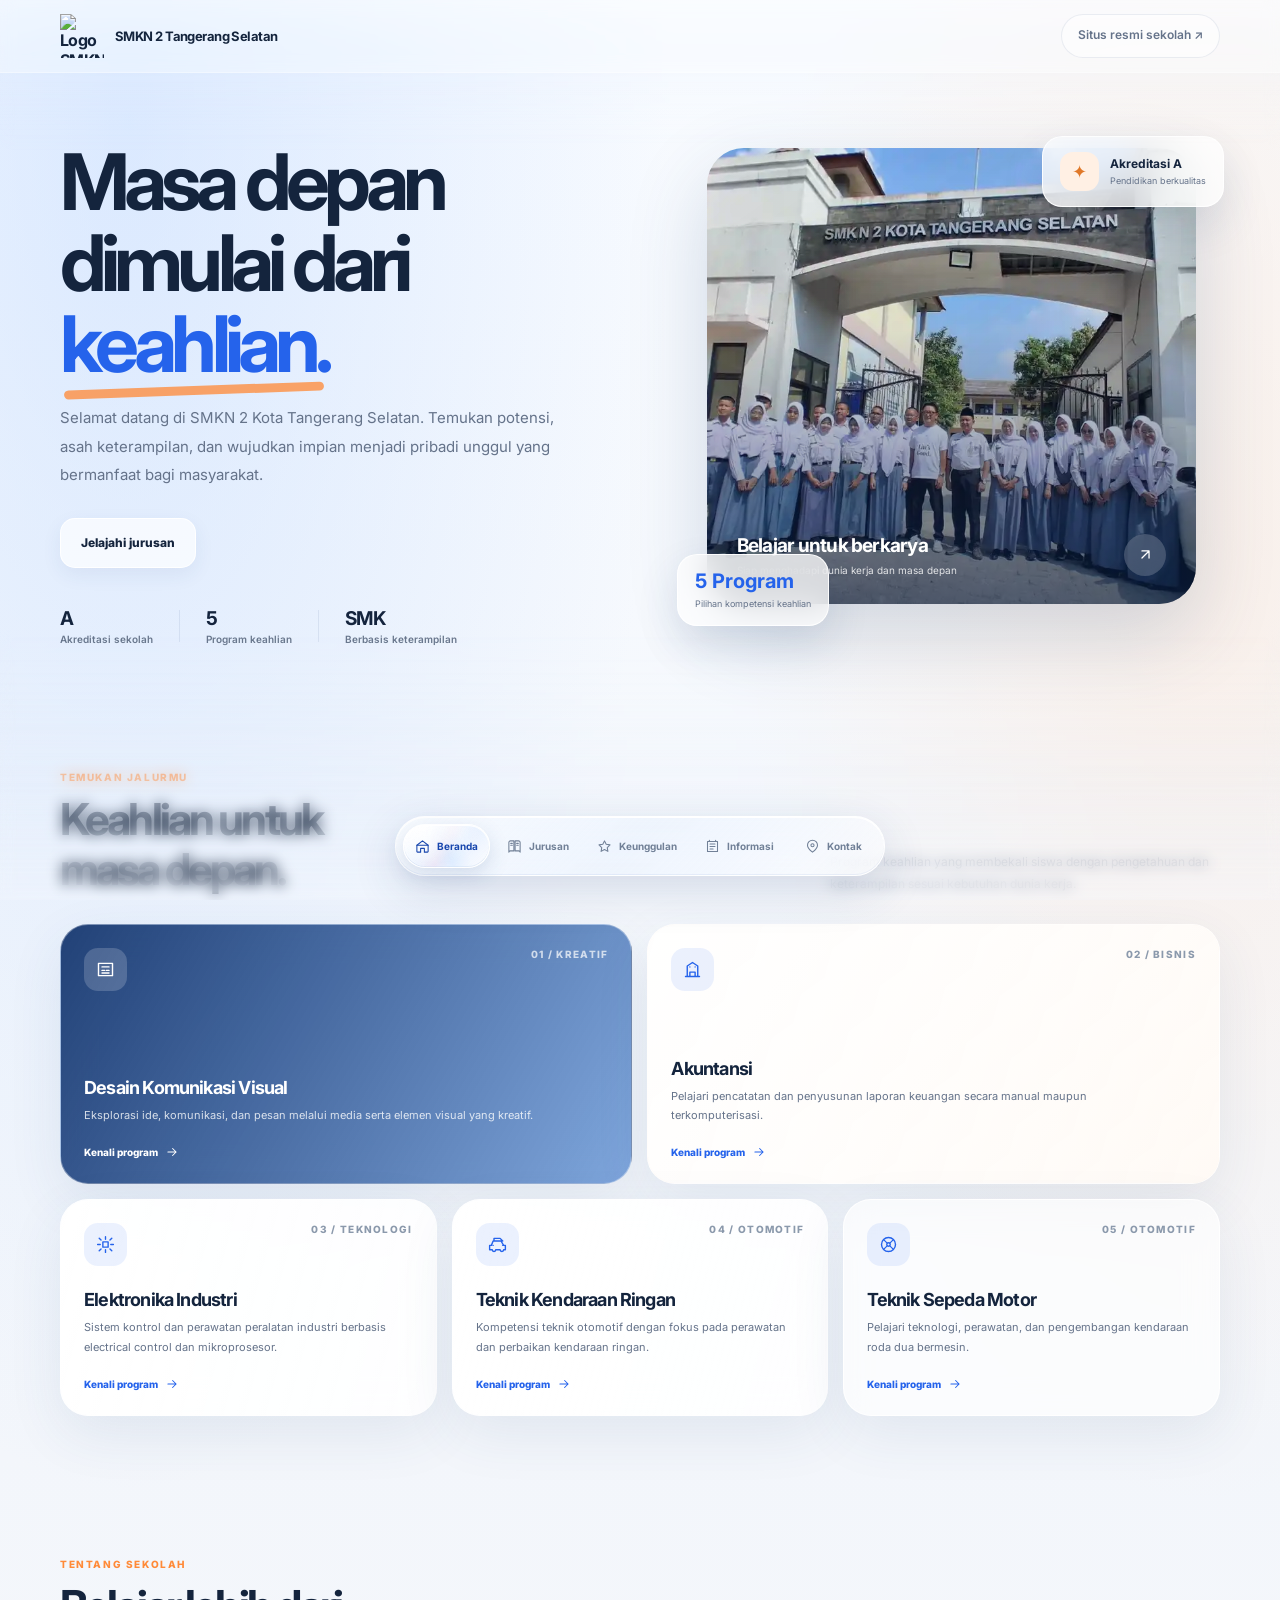
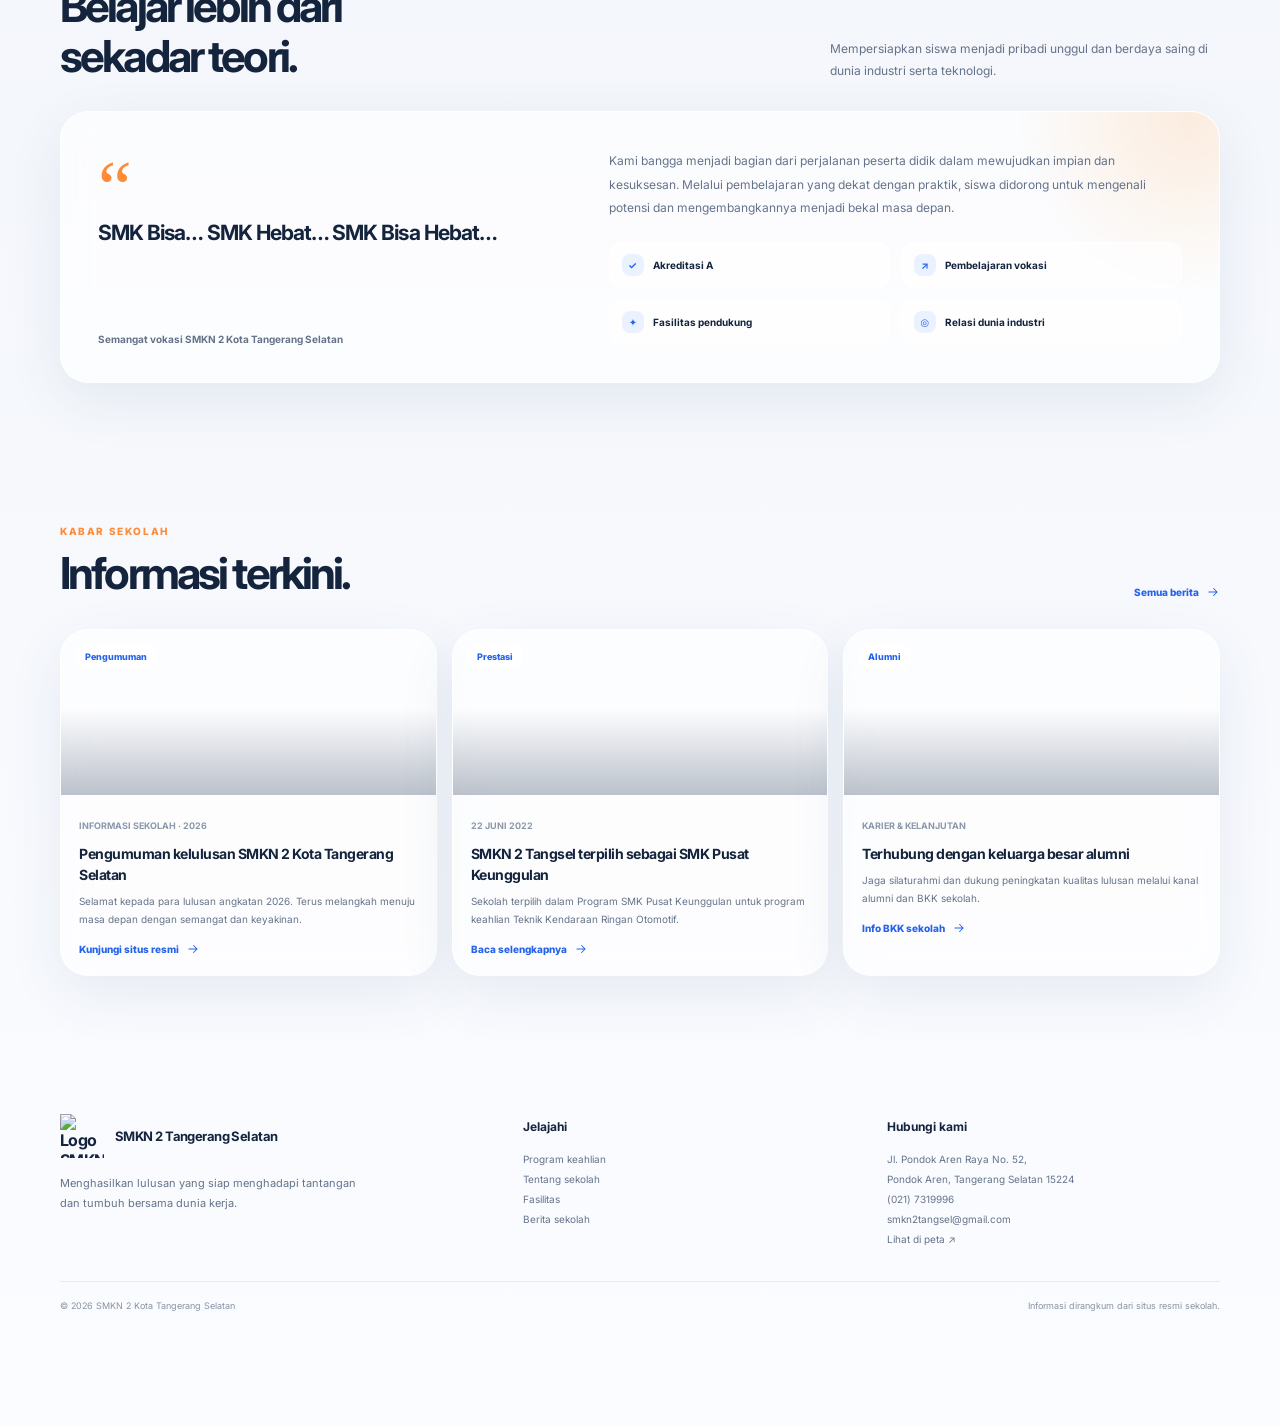
==== index.html @ 1645b10d "Create SMKN 2 Tangsel portfolio landing page" ====
<!DOCTYPE html>
<html lang="id">
<head>
  <meta charset="UTF-8">
  <meta name="viewport" content="width=device-width, initial-scale=1.0">
  <meta name="theme-color" content="#f5f8fc">
  <meta name="description" content="SMKN 2 Kota Tangerang Selatan — pendidikan vokasi, karakter, dan keterampilan untuk masa depan.">
  <title>SMKN 2 Tangsel — Siap Berkarya, Siap Mendunia</title>
  <link rel="preconnect" href="https://fonts.googleapis.com">
  <link rel="preconnect" href="https://fonts.gstatic.com" crossorigin>
  <link href="https://fonts.googleapis.com/css2?family=Inter:wght@400;500;600;700;800&display=swap" rel="stylesheet">
  <style>
    :root {
      --ink: #14243d;
      --muted: #65738a;
      --blue: #2563eb;
      --blue-dark: #1746ad;
      --orange: #ff8a38;
      --line: rgba(35, 69, 120, .09);
      --glass: rgba(255, 255, 255, .65);
      --shadow: 0 18px 55px rgba(40, 73, 124, .09);
      --radius: 28px;
    }
    * { box-sizing: border-box; }
    html { scroll-behavior: smooth; scroll-padding-top: 96px; }
    body {
      margin: 0;
      color: var(--ink);
      font-family: Inter, ui-sans-serif, system-ui, sans-serif;
      background:
        radial-gradient(ellipse at 10% 4%, rgba(184, 212, 255, .45), transparent 34rem),
        radial-gradient(ellipse at 94% 18%, rgba(255, 221, 195, .34), transparent 29rem),
        linear-gradient(180deg, #f8fbff 0%, #f3f6fb 48%, #fbfcff 100%);
      overflow-x: hidden;
    }
    a { color: inherit; text-decoration: none; }
    button { font: inherit; }
    .ambient { position: fixed; z-index: 20; pointer-events: none; left: 0; width: 100%; -webkit-mask-repeat: no-repeat; mask-repeat: no-repeat; }
    .ambient--top { top: 0; height: 150px; opacity: 1; background: linear-gradient(180deg, rgba(248,250,255,var(--top-glow-alpha,.32)) 0%, rgba(232,239,250,calc(var(--top-glow-alpha,.32) * .68)) 34%, transparent 100%); -webkit-backdrop-filter: blur(var(--top-glow-blur,4px)); backdrop-filter: blur(var(--top-glow-blur,4px)); -webkit-mask-image: linear-gradient(to bottom, #000 0%, rgba(0,0,0,.82) 26%, rgba(0,0,0,.36) 66%, transparent 100%); mask-image: linear-gradient(to bottom, #000 0%, rgba(0,0,0,.82) 26%, rgba(0,0,0,.36) 66%, transparent 100%); will-change: backdrop-filter; }
    .ambient--bottom { bottom: 0; height: min(34vh, 270px); opacity: 1; background: linear-gradient(0deg, rgba(246,249,255,var(--glow-alpha,.24)) 0%, rgba(224,234,249,calc(var(--glow-alpha,.24) * .68)) 42%, transparent 100%); -webkit-backdrop-filter: blur(var(--glow-blur,4px)); backdrop-filter: blur(var(--glow-blur,4px)); -webkit-mask-image: linear-gradient(to top, #000 0%, rgba(0,0,0,.78) 28%, rgba(0,0,0,.34) 62%, transparent 100%); mask-image: linear-gradient(to top, #000 0%, rgba(0,0,0,.78) 28%, rgba(0,0,0,.34) 62%, transparent 100%); will-change: backdrop-filter; }
    .container { width: min(1160px, calc(100% - 48px)); margin-inline: auto; }
    .site-header { padding: 14px 0; position: sticky; top: 0; z-index: 40; background: rgba(255,255,255,var(--header-glass-alpha,.22)); border-bottom: 1px solid rgba(255,255,255,var(--header-line-alpha,.24)); -webkit-backdrop-filter: blur(var(--header-glass-blur,4px)) saturate(1.35); backdrop-filter: blur(var(--header-glass-blur,4px)) saturate(1.35); }
    .topbar { display: flex; justify-content: space-between; align-items: center; gap: 20px; }
    .brand { display: inline-flex; align-items: center; gap: 11px; font-weight: 700; letter-spacing: -.035em; }
    .brand-logo { width: 44px; height: 44px; object-fit: contain; }
    .brand-name { font-size: 13px; line-height: 1.3; }
    .header-link { min-height: 44px; font-size: 12px; color: var(--muted); font-weight: 600; padding: 12px 16px; border: 1px solid var(--line); background: rgba(255,255,255,.5); border-radius: 99px; transition: color .3s ease, background-color .3s ease, transform .35s cubic-bezier(.2,.75,.25,1); }
    .header-link:hover { color: var(--blue); background: white; transform: translateY(-2px); }
    .hero { min-height: 630px; padding: 44px 0 62px; display: grid; align-items: center; grid-template-columns: 1.03fr .97fr; gap: 50px; }
    .eyebrow { color: var(--blue); background: rgba(255,255,255,.7); border: 1px solid rgba(37,99,235,.13); border-radius: 99px; padding: 9px 13px; display: inline-flex; align-items: center; gap: 8px; font-weight: 800; font-size: 10px; letter-spacing: .1em; text-transform: uppercase; box-shadow: 0 6px 20px rgba(42,89,159,.06); }
    .pulse { width: 7px; height: 7px; border-radius: 50%; background: #26b77b; box-shadow: 0 0 0 4px rgba(38,183,123,.12); }
    h1 { font-size: clamp(48px, 6.5vw, 78px); line-height: 1.04; letter-spacing: -.075em; margin: 24px 0 20px; max-width: 660px; }
    h1 .accent { color: var(--blue); position: relative; white-space: nowrap; }
    h1 .accent::after { content: ''; position: absolute; height: 9px; border-radius: 99px; background: var(--orange); opacity: .76; left: 4px; right: 4px; bottom: -4px; z-index: -1; transform: rotate(-2deg); }
    .hero-copy { max-width: 520px; color: var(--muted); font-size: 15px; line-height: 1.9; }
    .hero-actions { display: flex; flex-wrap: wrap; gap: 12px; margin-top: 28px; }
    .button { min-height: 50px; border-radius: 15px; padding: 0 20px; display: inline-flex; justify-content: center; align-items: center; gap: 10px; font-size: 12px; font-weight: 800; transition: transform .38s cubic-bezier(.2,.75,.25,1), box-shadow .38s ease, background-color .3s ease; }
    .button:hover { transform: translate3d(0,-2px,0); }
    .button-primary { color: white; background: linear-gradient(135deg, #3478f6, #2054c6); box-shadow: 0 12px 25px rgba(37,99,235,.22); }
    .button-primary:hover { box-shadow: 0 16px 32px rgba(37,99,235,.3); }
    .button-glass { background: rgba(255,255,255,.67); border: 1px solid rgba(255,255,255,.95); box-shadow: 0 7px 20px rgba(40,73,124,.07); }
    .button svg { width: 16px; height: 16px; }
    .hero-stats { display: flex; align-items: center; gap: 26px; margin-top: 39px; }
    .stat { display: grid; gap: 3px; }
    .stat strong { font-size: 19px; letter-spacing: -.04em; }
    .stat span { font-size: 10px; color: var(--muted); font-weight: 600; }
    .stat-divider { height: 32px; width: 1px; background: var(--line); }
    .hero-art { position: relative; min-height: 490px; isolation: isolate; }
    .hero-photo { position: absolute; inset: 12px 24px 22px 25px; overflow: hidden; border-radius: 37px; background: linear-gradient(145deg, rgba(29,67,136,.05), rgba(16,44,86,.2)), url('./hero-smkn.jpg') center/cover; box-shadow: 0 30px 80px rgba(42,72,118,.19); }
    .hero-photo::after { content: ''; position: absolute; inset: 0; background: linear-gradient(180deg, rgba(8,30,66,.02) 40%, rgba(8,30,66,.58)); }
    .photo-caption { position: absolute; z-index: 1; bottom: 28px; left: 30px; right: 30px; color: white; display: flex; justify-content: space-between; align-items: end; gap: 12px; }
    .photo-caption strong { display: block; font-size: 19px; letter-spacing: -.04em; }
    .photo-caption span { display: block; opacity: .83; font-size: 10px; margin-top: 7px; }
    .caption-icon { width: 42px; height: 42px; flex: 0 0 42px; border-radius: 50%; display: grid; place-items: center; background: rgba(255,255,255,.19); backdrop-filter: blur(12px); }
    .caption-icon svg { width: 17px; }
    .float-card { position: absolute; z-index: 2; background: rgba(255,255,255,.76); border: 1px solid rgba(255,255,255,.9); backdrop-filter: blur(16px); -webkit-backdrop-filter: blur(16px); box-shadow: 0 18px 42px rgba(30,59,105,.13); border-radius: 20px; }
    .float-card--top { top: 0; right: -4px; padding: 15px 17px; display: flex; align-items: center; gap: 11px; }
    .float-icon { width: 39px; height: 39px; display: grid; place-items: center; border-radius: 13px; color: #e07828; background: #fff0e4; font-size: 18px; }
    .float-card strong { display: block; font-size: 12px; }
    .float-card small { display: block; color: var(--muted); font-size: 9px; margin-top: 4px; }
    .float-card--bottom { bottom: 0; left: -5px; padding: 14px 17px; }
    .float-card--bottom strong { color: var(--blue); font-size: 20px; }
    .float-card--bottom small { max-width: 125px; line-height: 1.5; }
    .section { padding: 64px 0 78px; }
    .section-heading { display: flex; justify-content: space-between; align-items: end; gap: 24px; margin-bottom: 30px; }
    .section-kicker { display: block; color: var(--orange); text-transform: uppercase; font-size: 10px; font-weight: 800; letter-spacing: .16em; margin-bottom: 12px; }
    h2 { font-size: clamp(30px, 4vw, 44px); letter-spacing: -.065em; line-height: 1.13; margin: 0; }
    .section-heading p { margin: 0; max-width: 390px; color: var(--muted); font-size: 12px; line-height: 1.8; }
    .bento { display: grid; grid-template-columns: repeat(6, 1fr); grid-auto-rows: minmax(214px, auto); gap: 15px; }
    .glass-card { background: var(--glass); border: 1px solid rgba(255,255,255,.88); backdrop-filter: blur(16px); -webkit-backdrop-filter: blur(16px); box-shadow: var(--shadow); border-radius: var(--radius); }
    .major-card { position: relative; overflow: hidden; padding: 23px; display: flex; flex-direction: column; justify-content: space-between; transition: transform .42s cubic-bezier(.2,.75,.25,1), box-shadow .42s ease; }
    .major-card:hover { transform: translate3d(0,-3px,0); box-shadow: 0 23px 52px rgba(40,73,124,.15); }
    .major-card:nth-child(1), .major-card:nth-child(2) { grid-column: span 3; }
    .major-card:nth-child(n+3) { grid-column: span 2; }
    .major-card--featured { min-height: 260px; color: white; background: linear-gradient(120deg, rgba(13,47,105,.91), rgba(27,97,193,.54)), url('https://smkn2tangsel.sch.id/assets/images/fasilitas/labMm.png') center/cover; border-color: rgba(255,255,255,.35); }
    .major-card--orange { background: linear-gradient(145deg, rgba(255,250,245,.94), rgba(255,237,219,.83)); }
    .major-card--photo::before { content: ''; position: absolute; inset: 0; z-index: 0; background: linear-gradient(105deg, rgba(255,255,255,.91), rgba(255,255,255,.68)), var(--card-image) center/cover; transition: filter .5s ease, opacity .5s ease; }
    .major-card--photo > * { position: relative; z-index: 1; }
    .major-card--photo:hover::before { filter: saturate(1.08); }
    .major-top { display: flex; justify-content: space-between; align-items: start; gap: 12px; }
    .major-symbol { width: 43px; height: 43px; display: grid; place-items: center; border-radius: 14px; color: var(--blue); background: rgba(37,99,235,.09); }
    .major-card--featured .major-symbol { color: white; background: rgba(255,255,255,.18); }
    .major-symbol svg { width: 21px; height: 21px; }
    .major-index { font-size: 10px; font-weight: 800; letter-spacing: .13em; color: #8b99ac; }
    .major-card--featured .major-index { color: rgba(255,255,255,.7); }
    .major-card h3 { font-size: 18px; letter-spacing: -.045em; margin: 23px 0 8px; }
    .major-card p { max-width: 480px; margin: 0; color: var(--muted); font-size: 11px; line-height: 1.8; }
    .major-card--featured p { color: rgba(255,255,255,.8); }
    .major-link { display: inline-flex; align-items: center; gap: 7px; color: var(--blue); font-size: 10px; font-weight: 800; margin-top: 19px; }
    .major-card--featured .major-link { color: white; }
    .major-link svg { width: 14px; transition: transform .35s cubic-bezier(.2,.75,.25,1); }
    .major-card:hover .major-link svg { transform: translateX(4px); }
    .about-panel { position: relative; display: grid; grid-template-columns: .9fr 1.1fr; gap: 42px; padding: 37px; overflow: hidden; }
    .about-panel::before { content: ''; position: absolute; width: 350px; height: 350px; border-radius: 50%; right: -145px; top: -170px; background: radial-gradient(circle, rgba(255,169,99,.2), transparent 70%); pointer-events: none; }
    .about-quote { z-index: 1; display: flex; flex-direction: column; justify-content: space-between; }
    .quote-mark { color: var(--orange); font-family: Georgia, serif; font-size: 76px; height: 56px; line-height: 1; }
    .about-quote blockquote { margin: 12px 0 24px; font-size: 21px; letter-spacing: -.045em; line-height: 1.55; font-weight: 700; }
    .about-quote cite { color: var(--muted); font-size: 10px; font-style: normal; font-weight: 700; }
    .about-copy { z-index: 1; color: var(--muted); font-size: 12px; line-height: 1.95; }
    .feature-list { display: grid; grid-template-columns: 1fr 1fr; gap: 11px; margin-top: 23px; }
    .feature-chip { display: flex; align-items: center; gap: 9px; min-height: 46px; padding: 10px 12px; border: 1px solid rgba(255,255,255,.9); border-radius: 14px; color: var(--ink); background: rgba(255,255,255,.52); font-size: 10px; font-weight: 700; }
    .feature-chip span { color: var(--blue); width: 22px; height: 22px; border-radius: 8px; display: grid; place-items: center; background: #eaf1ff; flex: 0 0 22px; }
    .news-grid { display: grid; grid-template-columns: repeat(3, 1fr); gap: 15px; }
    .news-card { overflow: hidden; transition: transform .42s cubic-bezier(.2,.75,.25,1), box-shadow .42s ease; }
    .news-card:hover { transform: translate3d(0,-3px,0); box-shadow: 0 23px 52px rgba(40,73,124,.15); }
    .news-image { height: 165px; position: relative; background-size: cover; background-position: center; }
    .news-image::after { content: ''; position: absolute; inset: 0; background: linear-gradient(180deg, transparent 48%, rgba(18,38,68,.28)); }
    .news-image--one { background-image: url('https://smkn2tangsel.sch.id/assets/images/news/1.jpg'); }
    .news-image--two { background-image: url('https://smkn2tangsel.sch.id/assets/images/news/2.jpg'); }
    .news-image--three { background-image: url('https://images.unsplash.com/photo-1523240795612-9a054b0db644?auto=format&fit=crop&w=850&q=80'); }
    .news-tag { position: absolute; z-index: 1; left: 14px; top: 14px; background: rgba(255,255,255,.84); backdrop-filter: blur(8px); color: var(--blue); border-radius: 99px; padding: 7px 10px; font-size: 9px; font-weight: 800; }
    .news-body { padding: 18px; }
    .news-date { font-size: 9px; color: #8b98aa; font-weight: 700; }
    .news-body h3 { font-size: 14px; letter-spacing: -.035em; line-height: 1.5; margin: 10px 0 8px; }
    .news-body p { color: var(--muted); font-size: 10px; line-height: 1.75; margin: 0; }
    .news-body .major-link { margin-top: 14px; }
    footer { padding: 60px 0 115px; }
    .footer-grid { display: grid; grid-template-columns: 1.3fr 1fr 1fr; gap: 30px; }
    .footer-intro p { max-width: 310px; color: var(--muted); font-size: 11px; line-height: 1.8; margin-top: 16px; }
    .footer-col h3 { margin: 5px 0 15px; font-size: 12px; }
    .footer-col a, .footer-col address { display: block; font-size: 10px; color: var(--muted); font-style: normal; line-height: 2; }
    .footer-col a:hover { color: var(--blue); }
    .copyright { border-top: 1px solid var(--line); padding-top: 18px; margin-top: 32px; display: flex; justify-content: space-between; gap: 20px; color: #8793a4; font-size: 9px; }
    .floating-nav { position: fixed; z-index: 30; bottom: 24px; left: 50%; transform: translateX(-50%); isolation: isolate; display: flex; align-items: center; gap: 4px; padding: 7px; border-radius: 99px; background: linear-gradient(135deg, rgba(255,255,255,.64), rgba(234,242,253,.48) 48%, rgba(255,255,255,.62)); border: 1px solid rgba(255,255,255,.92); box-shadow: 0 14px 46px rgba(37,65,111,.16), inset 0 1px 0 rgba(255,255,255,.9); -webkit-backdrop-filter: blur(26px) saturate(1.65); backdrop-filter: blur(26px) saturate(1.65); }
    .floating-nav::before { content: ''; position: absolute; z-index: 0; inset: 0; border-radius: inherit; pointer-events: none; box-shadow: inset 0 -1px 0 rgba(122,157,210,.12), inset 0 1px 0 rgba(255,255,255,.72); }
    .nav-indicator { position: absolute; z-index: 1; left: 0; top: 0; width: 87px; height: 44px; border: 1px solid rgba(255,255,255,.9); border-radius: 99px; pointer-events: none; background: radial-gradient(ellipse at 24% 0%, rgba(255,255,255,.98), transparent 66%), linear-gradient(135deg, rgba(255,255,255,.8), rgba(221,234,255,.62) 58%, rgba(255,255,255,.76)); box-shadow: 0 7px 20px rgba(39,77,139,.17), inset 0 1px 0 rgba(255,255,255,.98), inset 0 -1px 0 rgba(121,157,211,.2); -webkit-backdrop-filter: blur(20px) saturate(1.8); backdrop-filter: blur(20px) saturate(1.8); will-change: transform, width; transition: transform .72s cubic-bezier(.22,1,.36,1), width .5s cubic-bezier(.22,1,.36,1); }
    .nav-indicator::before, .nav-indicator::after { content: ''; position: absolute; inset: 0; border-radius: inherit; pointer-events: none; }
    .nav-indicator::before { background: linear-gradient(115deg, transparent 30%, rgba(255,65,100,.14) 48%, transparent 63%); transform: translateX(-1.2px); mix-blend-mode: screen; }
    .nav-indicator::after { background: linear-gradient(245deg, transparent 34%, rgba(27,129,255,.17) 53%, transparent 68%); transform: translateX(1.2px); mix-blend-mode: screen; box-shadow: inset 0 0 0 1px rgba(255,255,255,.22); }
    .nav-link { position: relative; z-index: 2; min-width: 87px; min-height: 44px; height: 44px; padding: 0 12px; border-radius: 99px; display: inline-flex; justify-content: center; align-items: center; gap: 7px; color: #718097; font-size: 10px; font-weight: 700; transition: color .42s ease; white-space: nowrap; }
    .nav-icon { display: block; width: 15px; height: 15px; flex: 0 0 15px; fill: none; stroke: currentColor; stroke-width: 1.7; stroke-linecap: round; stroke-linejoin: round; }
    .nav-link:hover { color: var(--blue); }
    .nav-link.active { color: var(--blue-dark); }
    .reveal { opacity: 0; transform: translate3d(0,12px,0); transition: opacity .7s ease, transform .75s cubic-bezier(.2,.75,.25,1); }
    .reveal.is-visible { opacity: 1; transform: translate3d(0,0,0); }
    .major-card.reveal:hover, .news-card.reveal:hover { transform: translate3d(0,-3px,0); }
    @media (max-width: 850px) {
      .hero { min-height: unset; padding-top: 54px; grid-template-columns: 1fr 1fr; gap: 22px; }
      .hero-art { min-height: 405px; }
      .hero-photo { inset: 20px 12px; }
      .major-card:nth-child(n) { grid-column: span 3; }
      .major-card:nth-child(5) { grid-column: span 6; }
      .section { padding: 55px 0 68px; }
      .about-panel { gap: 25px; }
      .nav-link { min-width: unset; }
    }
    @media (max-width: 620px) {
      .container { width: min(100% - 32px, 480px); }
      .site-header { padding-top: 16px; }
      .header-link { font-size: 10px; padding: 10px 12px; }
      .brand-logo { width: 39px; height: 39px; }
      .hero { position: relative; isolation: isolate; overflow: hidden; display: flex; flex-direction: column; align-items: stretch; width: calc(100% - 20px); max-width: 480px; min-height: 0; margin: 14px auto 0; padding: 0 18px 25px; gap: 24px; border: 1px solid rgba(255,255,255,.42); border-radius: 30px; background: linear-gradient(180deg, transparent 0%, transparent 24%, rgba(10,25,47,.96) 39%, #0a192f 100%); box-shadow: 0 22px 55px rgba(24,48,83,.2); }
      .hero::before { content: ''; position: absolute; z-index: -1; inset: -28%; pointer-events: none; background: radial-gradient(ellipse at 18% 22%, rgba(79,151,255,.5), transparent 45%), radial-gradient(ellipse at 82% 78%, rgba(255,150,84,.35), transparent 43%); filter: blur(34px); animation: heroGlow 12s ease-in-out infinite alternate; }
      @keyframes heroGlow { from { transform: translate3d(-2%, -1%, 0) scale(.98); opacity: .75; } to { transform: translate3d(2%, 1%, 0) scale(1.04); opacity: 1; } }
      .hero-content { position: relative; z-index: 2; isolation: isolate; margin-top: clamp(205px, 31vh, 255px); padding: 0 8px 4px; }
      .hero-content::before { content: ''; position: absolute; z-index: -1; inset: -34px -24px -30px; pointer-events: none; background: linear-gradient(180deg, rgba(10,25,47,0) 0%, rgba(10,25,47,.48) 22%, rgba(10,25,47,.72) 70%, rgba(10,25,47,.28) 100%); filter: blur(20px); -webkit-mask-image: linear-gradient(180deg, transparent 0%, #000 20%, #000 82%, transparent 100%); mask-image: linear-gradient(180deg, transparent 0%, #000 20%, #000 82%, transparent 100%); }
      .hero h1 { color: #fff; font-size: clamp(42px, 12vw, 60px); margin: 3px 0 17px; text-shadow: 0 2px 18px rgba(0,0,0,.22); }
      .hero h1 .accent { color: #b9d7ff; }
      .hero h1 .accent::after { background: #ffad72; opacity: .88; }
      .hero-copy { color: rgba(255,255,255,.91); font-size: 13px; line-height: 1.8; }
      .hero-actions { gap: 10px; margin-top: 22px; }
      .hero-actions .button { min-height: 48px; padding-inline: 14px; font-size: 11px; }
      .hero-actions .button-glass { color: white; background: rgba(255,255,255,.13); border-color: rgba(255,255,255,.34); }
      .hero-stats { gap: 12px; justify-content: space-between; margin-top: 24px; }
      .hero-stats .stat { min-width: 0; }
      .hero-stats .stat strong { color: #fff; font-size: 16px; }
      .hero-stats .stat span { color: rgba(255,255,255,.76); font-size: 9px; }
      .hero-stats .stat-divider { background: rgba(255,255,255,.3); }
      .hero-art { position: absolute; z-index: -2; inset: 0; min-height: 0; pointer-events: none; }
      .hero-photo { inset: 0; border-radius: 0; box-shadow: none; background-color: #0a192f; background-image: url('./hero-smkn.jpg'); background-size: 100% auto; background-position: center top; background-repeat: no-repeat; }
      .hero-photo::after { background: linear-gradient(180deg, transparent 0%, transparent 12%, rgba(8,22,43,.08) 20%, rgba(8,22,43,.58) 32%, rgba(8,22,43,.97) 45%, #0a192f 100%); -webkit-backdrop-filter: blur(18px) saturate(.82); backdrop-filter: blur(18px) saturate(.82); -webkit-mask-image: linear-gradient(180deg, transparent 10%, rgba(0,0,0,.08) 17%, rgba(0,0,0,.48) 27%, #000 39%, #000 100%); mask-image: linear-gradient(180deg, transparent 10%, rgba(0,0,0,.08) 17%, rgba(0,0,0,.48) 27%, #000 39%, #000 100%); }
      .photo-caption, .caption-icon, .float-card { display: none; }
      .section { padding: 48px 0 58px; }
      .section-heading { align-items: start; flex-direction: column; margin-bottom: 22px; gap: 12px; }
      .section-heading p { font-size: 11px; }
      .bento { grid-template-columns: 1fr 1fr; grid-auto-rows: auto; gap: 11px; }
      .major-card:nth-child(n) { grid-column: span 1; min-height: 218px; padding: 17px; border-radius: 21px; }
      .major-card--featured { min-height: 235px !important; grid-column: span 2 !important; }
      .major-card h3 { font-size: 15px; }
      .major-card p { font-size: 10px; }
      .about-panel { grid-template-columns: 1fr; padding: 24px; gap: 10px; }
      .about-quote blockquote { max-width: 430px; font-size: 19px; }
      .feature-list { gap: 8px; }
      .feature-chip { font-size: 9px; padding: 8px; }
      .news-grid { grid-template-columns: 1fr; }
      .news-card { display: grid; grid-template-columns: 37% 1fr; min-height: 160px; }
      .news-image { height: 100%; min-height: 160px; }
      .news-body { padding: 15px 13px; }
      .news-body h3 { font-size: 12px; }
      .footer-grid { grid-template-columns: 1fr 1fr; gap: 24px 16px; }
      .footer-intro { grid-column: span 2; }
      footer { padding-bottom: 110px; }
      .copyright { flex-direction: column; gap: 7px; }
      .floating-nav { bottom: 12px; width: calc(100% - 20px); max-width: 460px; justify-content: space-between; gap: 2px; padding: 6px; }
      .nav-link { flex: 1; min-width: 0; min-height: 56px; height: 56px; padding: 5px 2px 4px; flex-direction: column; gap: 3px; font-size: 8px; line-height: 1.15; }
      .nav-icon { width: 17px; height: 17px; display: block; flex: 0 0 17px; fill: none; stroke: currentColor; stroke-width: 1.7; stroke-linecap: round; stroke-linejoin: round; }
      .ambient--bottom { height: 30vh; }
    }
    @media (prefers-reduced-motion: reduce) { *, *::before, *::after { scroll-behavior: auto !important; animation-duration: .01ms !important; transition-duration: .01ms !important; } .hero::before { animation: none; } .reveal { opacity: 1; transform: none; } }
  </style>
</head>
<body>
  <div class="ambient ambient--top" aria-hidden="true"></div>
  <div class="ambient ambient--bottom" id="bottomGlow" aria-hidden="true"></div>

  <header class="site-header" id="beranda">
    <div class="container topbar">
      <a class="brand" href="#beranda" aria-label="SMKN 2 Tangerang Selatan, beranda">
        <img class="brand-logo" src="https://smkn2tangsel.sch.id/assets/images/logo/logosmk.png" alt="Logo SMKN 2 Tangerang Selatan">
        <span class="brand-name">SMKN 2 Tangerang Selatan</span>
      </a>
      <a class="header-link" href="https://smkn2tangsel.sch.id/" target="_blank" rel="noreferrer">Situs resmi sekolah ↗</a>
    </div>
  </header>

  <main>
    <section class="container hero" aria-labelledby="hero-title">
      <div class="hero-content">
        <h1 id="hero-title">Masa depan<br>dimulai dari<br><span class="accent">keahlian.</span></h1>
        <p class="hero-copy">Selamat datang di SMKN 2 Kota Tangerang Selatan. Temukan potensi, asah keterampilan, dan wujudkan impian menjadi pribadi unggul yang bermanfaat bagi masyarakat.</p>
        <div class="hero-actions">
          <a class="button button-glass" href="#jurusan">Jelajahi jurusan</a>
        </div>
        <div class="hero-stats" aria-label="Fakta sekolah">
          <div class="stat"><strong>A</strong><span>Akreditasi sekolah</span></div><span class="stat-divider"></span>
          <div class="stat"><strong>5</strong><span>Program keahlian</span></div><span class="stat-divider"></span>
          <div class="stat"><strong>SMK</strong><span>Berbasis keterampilan</span></div>
        </div>
      </div>
      <div class="hero-art" aria-label="Suasana pendidikan dan kegiatan siswa">
        <div class="hero-photo"><div class="photo-caption"><div><strong>Belajar untuk berkarya</strong><span>Siap menghadapi dunia kerja dan masa depan</span></div><div class="caption-icon"><svg viewBox="0 0 24 24" fill="none"><path d="M7 17 17 7M7 7h10v10" stroke="currentColor" stroke-width="1.8" stroke-linecap="round" stroke-linejoin="round"/></svg></div></div></div>
        <div class="float-card float-card--top"><span class="float-icon">✦</span><div><strong>Akreditasi A</strong><small>Pendidikan berkualitas</small></div></div>
        <div class="float-card float-card--bottom"><strong>5 Program</strong><small>Pilihan kompetensi keahlian</small></div>
      </div>
    </section>

    <section class="section" id="jurusan">
      <div class="container">
        <div class="section-heading"><div><span class="section-kicker">Temukan jalurmu</span><h2>Keahlian untuk<br>masa depan.</h2></div><p>Program keahlian yang membekali siswa dengan pengetahuan dan keterampilan sesuai kebutuhan dunia kerja.</p></div>
        <div class="bento">
          <article class="glass-card major-card major-card--featured reveal">
            <div class="major-top"><span class="major-symbol"><svg viewBox="0 0 24 24" fill="none"><path d="M4 5h16v14H4zM8 9h8M8 13h3m2 0h3m-8 3h8" stroke="currentColor" stroke-width="1.6" stroke-linecap="round" stroke-linejoin="round"/></svg></span><span class="major-index">01 / KREATIF</span></div>
            <div><h3>Desain Komunikasi Visual</h3><p>Eksplorasi ide, komunikasi, dan pesan melalui media serta elemen visual yang kreatif.</p><a class="major-link" href="https://smkn2tangsel.sch.id/dkv" target="_blank" rel="noreferrer">Kenali program <svg viewBox="0 0 24 24" fill="none"><path d="M5 12h14m-6-6 6 6-6 6" stroke="currentColor" stroke-width="1.8" stroke-linecap="round" stroke-linejoin="round"/></svg></a></div>
          </article>
          <article class="glass-card major-card major-card--orange major-card--photo reveal" style="--card-image: url('https://smkn2tangsel.sch.id/assets/images/fasilitas/labAkl.png')">
            <div class="major-top"><span class="major-symbol"><svg viewBox="0 0 24 24" fill="none"><path d="M4 20h16M6 20V8l6-4 6 4v12M9 20v-5h6v5M9 9h.01M15 9h.01" stroke="currentColor" stroke-width="1.6" stroke-linecap="round" stroke-linejoin="round"/></svg></span><span class="major-index">02 / BISNIS</span></div>
            <div><h3>Akuntansi</h3><p>Pelajari pencatatan dan penyusunan laporan keuangan secara manual maupun terkomputerisasi.</p><a class="major-link" href="https://smkn2tangsel.sch.id/akl" target="_blank" rel="noreferrer">Kenali program <svg viewBox="0 0 24 24" fill="none"><path d="M5 12h14m-6-6 6 6-6 6" stroke="currentColor" stroke-width="1.8" stroke-linecap="round" stroke-linejoin="round"/></svg></a></div>
          </article>
          <article class="glass-card major-card major-card--photo reveal" style="--card-image: url('https://smkn2tangsel.sch.id/assets/images/fasilitas/labElin.png')">
            <div class="major-top"><span class="major-symbol"><svg viewBox="0 0 24 24" fill="none"><path d="M12 3v3m0 12v3M4.8 4.8l2.1 2.1m10.2 10.2 2.1 2.1M3 12h3m12 0h3M4.8 19.2l2.1-2.1M17.1 6.9l2.1-2.1M9 9h6v6H9z" stroke="currentColor" stroke-width="1.6" stroke-linecap="round" stroke-linejoin="round"/></svg></span><span class="major-index">03 / TEKNOLOGI</span></div>
            <div><h3>Elektronika Industri</h3><p>Sistem kontrol dan perawatan peralatan industri berbasis electrical control dan mikroprosesor.</p><a class="major-link" href="https://smkn2tangsel.sch.id/elin" target="_blank" rel="noreferrer">Kenali program <svg viewBox="0 0 24 24" fill="none"><path d="M5 12h14m-6-6 6 6-6 6" stroke="currentColor" stroke-width="1.8" stroke-linecap="round" stroke-linejoin="round"/></svg></a></div>
          </article>
          <article class="glass-card major-card major-card--photo reveal" style="--card-image: url('https://smkn2tangsel.sch.id/assets/images/fasilitas/bengkelTkr.png')">
            <div class="major-top"><span class="major-symbol"><svg viewBox="0 0 24 24" fill="none"><path d="M3 13h2l2-5h9l3 5h2v5h-2a2 2 0 0 1-4 0h-5a2 2 0 0 1-4 0H3v-5Zm5-5V5h7l3 3M7 13h.01M18 13h.01" stroke="currentColor" stroke-width="1.6" stroke-linecap="round" stroke-linejoin="round"/></svg></span><span class="major-index">04 / OTOMOTIF</span></div>
            <div><h3>Teknik Kendaraan Ringan</h3><p>Kompetensi teknik otomotif dengan fokus pada perawatan dan perbaikan kendaraan ringan.</p><a class="major-link" href="https://smkn2tangsel.sch.id/tkr" target="_blank" rel="noreferrer">Kenali program <svg viewBox="0 0 24 24" fill="none"><path d="M5 12h14m-6-6 6 6-6 6" stroke="currentColor" stroke-width="1.8" stroke-linecap="round" stroke-linejoin="round"/></svg></a></div>
          </article>
          <article class="glass-card major-card reveal">
            <div class="major-top"><span class="major-symbol"><svg viewBox="0 0 24 24" fill="none"><circle cx="12" cy="12" r="8" stroke="currentColor" stroke-width="1.6"/><circle cx="12" cy="12" r="2" stroke="currentColor" stroke-width="1.6"/><path d="m7 7 3.5 3.5M17 7l-3.5 3.5M7 17l3.5-3.5M17 17l-3.5-3.5" stroke="currentColor" stroke-width="1.4" stroke-linecap="round"/></svg></span><span class="major-index">05 / OTOMOTIF</span></div>
            <div><h3>Teknik Sepeda Motor</h3><p>Pelajari teknologi, perawatan, dan pengembangan kendaraan roda dua bermesin.</p><a class="major-link" href="https://smkn2tangsel.sch.id/tsm" target="_blank" rel="noreferrer">Kenali program <svg viewBox="0 0 24 24" fill="none"><path d="M5 12h14m-6-6 6 6-6 6" stroke="currentColor" stroke-width="1.8" stroke-linecap="round" stroke-linejoin="round"/></svg></a></div>
          </article>
        </div>
      </div>
    </section>

    <section class="section" id="keunggulan">
      <div class="container">
        <div class="section-heading"><div><span class="section-kicker">Tentang sekolah</span><h2>Belajar lebih dari<br>sekadar teori.</h2></div><p>Mempersiapkan siswa menjadi pribadi unggul dan berdaya saing di dunia industri serta teknologi.</p></div>
        <div class="glass-card about-panel">
          <div class="about-quote"><div><div class="quote-mark">“</div><blockquote>SMK Bisa… SMK Hebat… SMK Bisa Hebat…</blockquote></div><cite>Semangat vokasi SMKN 2 Kota Tangerang Selatan</cite></div>
          <div class="about-copy">Kami bangga menjadi bagian dari perjalanan peserta didik dalam mewujudkan impian dan kesuksesan. Melalui pembelajaran yang dekat dengan praktik, siswa didorong untuk mengenali potensi dan mengembangkannya menjadi bekal masa depan.
            <div class="feature-list">
              <div class="feature-chip"><span>✓</span>Akreditasi A</div><div class="feature-chip"><span>↗</span>Pembelajaran vokasi</div>
              <div class="feature-chip"><span>✦</span>Fasilitas pendukung</div><div class="feature-chip"><span>◎</span>Relasi dunia industri</div>
            </div>
          </div>
        </div>
      </div>
    </section>

    <section class="section" id="informasi">
      <div class="container">
        <div class="section-heading"><div><span class="section-kicker">Kabar sekolah</span><h2>Informasi terkini.</h2></div><a class="major-link" href="https://smkn2tangsel.sch.id/news" target="_blank" rel="noreferrer">Semua berita <svg viewBox="0 0 24 24" fill="none"><path d="M5 12h14m-6-6 6 6-6 6" stroke="currentColor" stroke-width="1.8" stroke-linecap="round" stroke-linejoin="round"/></svg></a></div>
        <div class="news-grid">
          <article class="glass-card news-card reveal"><div class="news-image news-image--one"><span class="news-tag">Pengumuman</span></div><div class="news-body"><span class="news-date">INFORMASI SEKOLAH · 2026</span><h3>Pengumuman kelulusan SMKN 2 Kota Tangerang Selatan</h3><p>Selamat kepada para lulusan angkatan 2026. Terus melangkah menuju masa depan dengan semangat dan keyakinan.</p><a class="major-link" href="https://smkn2tangsel.sch.id/" target="_blank" rel="noreferrer">Kunjungi situs resmi <svg viewBox="0 0 24 24" fill="none"><path d="M5 12h14m-6-6 6 6-6 6" stroke="currentColor" stroke-width="1.8" stroke-linecap="round" stroke-linejoin="round"/></svg></a></div></article>
          <article class="glass-card news-card reveal"><div class="news-image news-image--two"><span class="news-tag">Prestasi</span></div><div class="news-body"><span class="news-date">22 JUNI 2022</span><h3>SMKN 2 Tangsel terpilih sebagai SMK Pusat Keunggulan</h3><p>Sekolah terpilih dalam Program SMK Pusat Keunggulan untuk program keahlian Teknik Kendaraan Ringan Otomotif.</p><a class="major-link" href="https://smkn2tangsel.sch.id/content2News" target="_blank" rel="noreferrer">Baca selengkapnya <svg viewBox="0 0 24 24" fill="none"><path d="M5 12h14m-6-6 6 6-6 6" stroke="currentColor" stroke-width="1.8" stroke-linecap="round" stroke-linejoin="round"/></svg></a></div></article>
          <article class="glass-card news-card reveal"><div class="news-image news-image--three"><span class="news-tag">Alumni</span></div><div class="news-body"><span class="news-date">KARIER & KELANJUTAN</span><h3>Terhubung dengan keluarga besar alumni</h3><p>Jaga silaturahmi dan dukung peningkatan kualitas lulusan melalui kanal alumni dan BKK sekolah.</p><a class="major-link" href="https://smkn2tangsel.sch.id/bkk" target="_blank" rel="noreferrer">Info BKK sekolah <svg viewBox="0 0 24 24" fill="none"><path d="M5 12h14m-6-6 6 6-6 6" stroke="currentColor" stroke-width="1.8" stroke-linecap="round" stroke-linejoin="round"/></svg></a></div></article>
        </div>
      </div>
    </section>

  </main>

  <footer id="kontak">
    <div class="container">
      <div class="footer-grid">
        <div class="footer-intro"><a class="brand" href="#beranda"><img class="brand-logo" src="https://smkn2tangsel.sch.id/assets/images/logo/logosmk.png" alt="Logo SMKN 2 Tangerang Selatan"><span class="brand-name">SMKN 2 Tangerang Selatan</span></a><p>Menghasilkan lulusan yang siap menghadapi tantangan dan tumbuh bersama dunia kerja.</p></div>
        <div class="footer-col"><h3>Jelajahi</h3><a href="#jurusan">Program keahlian</a><a href="#keunggulan">Tentang sekolah</a><a href="https://smkn2tangsel.sch.id/facility" target="_blank" rel="noreferrer">Fasilitas</a><a href="https://smkn2tangsel.sch.id/news" target="_blank" rel="noreferrer">Berita sekolah</a></div>
        <div class="footer-col"><h3>Hubungi kami</h3><address>Jl. Pondok Aren Raya No. 52,<br>Pondok Aren, Tangerang Selatan 15224</address><a href="tel:+62217319996">(021) 7319996</a><a href="mailto:smkn2tangsel@gmail.com">smkn2tangsel@gmail.com</a><a href="https://maps.app.goo.gl/AkyLqEurjBL2NJxw9" target="_blank" rel="noreferrer">Lihat di peta ↗</a></div>
      </div>
      <div class="copyright"><span>© 2026 SMKN 2 Kota Tangerang Selatan</span><span>Informasi dirangkum dari situs resmi sekolah.</span></div>
    </div>
  </footer>

  <nav class="floating-nav" aria-label="Navigasi utama">
    <a class="nav-link active" href="#beranda" data-section="beranda"><svg class="nav-icon" viewBox="0 0 24 24" aria-hidden="true"><path d="m3 10 9-7 9 7v10a1 1 0 0 1-1 1h-5v-6H9v6H4a1 1 0 0 1-1-1V10Z"/><path d="M3 10h18"/></svg><span>Beranda</span></a>
    <a class="nav-link" href="#jurusan" data-section="jurusan"><svg class="nav-icon" viewBox="0 0 24 24" aria-hidden="true"><path d="M3 5.5A2.5 2.5 0 0 1 5.5 3H11v16H5.5A2.5 2.5 0 0 0 3 21V5.5Zm18 0A2.5 2.5 0 0 0 18.5 3H13v16h5.5A2.5 2.5 0 0 1 21 21V5.5Z"/><path d="M6 7h2.5M15.5 7H18M6 10h2.5m7 0H18"/></svg><span>Jurusan</span></a>
    <a class="nav-link" href="#keunggulan" data-section="keunggulan"><svg class="nav-icon" viewBox="0 0 24 24" aria-hidden="true"><path d="m12 3 2.7 5.5 6.1.9-4.4 4.3 1 6.1-5.4-2.9-5.4 2.9 1-6.1-4.4-4.3 6.1-.9L12 3Z"/></svg><span>Keunggulan</span></a>
    <a class="nav-link" href="#informasi" data-section="informasi"><svg class="nav-icon" viewBox="0 0 24 24" aria-hidden="true"><path d="M4 4h16v16H4zM8 8h8M8 12h8M8 16h5"/><path d="M7 4V2m10 2V2"/></svg><span>Informasi</span></a>
    <a class="nav-link" href="#kontak" data-section="kontak"><svg class="nav-icon" viewBox="0 0 24 24" aria-hidden="true"><path d="M20 10c0 5-8 11-8 11S4 15 4 10a8 8 0 1 1 16 0Z"/><circle cx="12" cy="10" r="2.5"/></svg><span>Kontak</span></a>
  </nav>

  <script>
    (() => {
      const bottomGlow = document.getElementById('bottomGlow');
      const topGlow = document.querySelector('.ambient--top');
      const siteHeader = document.querySelector('.site-header');
      const nav = document.querySelector('.floating-nav');
      const navLinks = [...document.querySelectorAll('.nav-link')];
      const sections = navLinks.map(link => document.getElementById(link.dataset.section)).filter(Boolean);
      if ('scrollRestoration' in history) history.scrollRestoration = 'manual';
      const indicator = document.createElement('span');
      indicator.className = 'nav-indicator';
      indicator.setAttribute('aria-hidden', 'true');
      nav.prepend(indicator);

      let activeId = null;
      const moveIndicator = link => {
        const linkRect = link.getBoundingClientRect();
        const navRect = nav.getBoundingClientRect();
        indicator.style.width = `${linkRect.width}px`;
        indicator.style.height = `${linkRect.height}px`;
        indicator.style.transform = `translate3d(${linkRect.left - navRect.left - nav.clientLeft}px, ${linkRect.top - navRect.top - nav.clientTop}px, 0)`;
      };
      const activate = id => {
        const activeLink = navLinks.find(link => link.dataset.section === id);
        if (!activeLink || activeId === id) return;
        activeId = id;
        navLinks.forEach(link => {
          const active = link === activeLink;
          link.classList.toggle('active', active);
          if (active) link.setAttribute('aria-current', 'page');
          else link.removeAttribute('aria-current');
        });
        moveIndicator(activeLink);
      };
      const goToSection = (id, addHistory = true) => {
        const target = sections.find(section => section.id === id);
        if (!target) return;
        activate(id);
        const y = id === 'beranda' ? 0 : Math.max(0, target.getBoundingClientRect().top + window.scrollY - siteHeader.offsetHeight - 10);
        const root = document.documentElement;
        const oldBehavior = root.style.scrollBehavior;
        root.style.scrollBehavior = 'auto';
        window.scrollTo({ left: 0, top: y, behavior: 'instant' });
        requestAnimationFrame(() => { root.style.scrollBehavior = oldBehavior; });
        if (addHistory && window.location.hash !== `#${id}`) history.pushState({ section: id }, '', `#${id}`);
      };
      navLinks.forEach(link => {
        link.addEventListener('click', event => {
          event.preventDefault();
          goToSection(link.dataset.section);
        });
      });
      const currentSection = () => {
        const scrollY = window.scrollY;
        if (scrollY <= 120) return 'beranda';
        const focusY = scrollY + Math.min(window.innerHeight * .42, 360);
        let current = 'beranda';
        for (const section of sections) {
          if (section.getBoundingClientRect().top + scrollY > focusY) break;
          current = section.id;
        }
        return current;
      };
      let targetProgress = 0;
      let blurProgress = 0;
      let blurFrame = 0;
      const renderScrollEffects = () => {
        blurFrame = 0;
        blurProgress += (targetProgress - blurProgress) * .14;
        if (Math.abs(targetProgress - blurProgress) < .001) blurProgress = targetProgress;

        bottomGlow.style.setProperty('--glow-blur', `${(4 + blurProgress * 10).toFixed(2)}px`);
        bottomGlow.style.setProperty('--glow-alpha', (0.2 + blurProgress * 0.27).toFixed(3));
        topGlow.style.setProperty('--top-glow-blur', `${(4 + blurProgress * 9).toFixed(2)}px`);
        topGlow.style.setProperty('--top-glow-alpha', (0.28 + blurProgress * 0.35).toFixed(3));
        siteHeader.style.setProperty('--header-glass-blur', `${(4 + blurProgress * 12).toFixed(2)}px`);
        siteHeader.style.setProperty('--header-glass-alpha', (0.22 + blurProgress * 0.48).toFixed(3));
        siteHeader.style.setProperty('--header-line-alpha', (0.24 + blurProgress * 0.3).toFixed(3));
        activate(currentSection());

        if (Math.abs(targetProgress - blurProgress) >= .001) blurFrame = requestAnimationFrame(renderScrollEffects);
      };
      const updateScrollEffects = () => {
        targetProgress = Math.min(window.scrollY / 700, 1);
        activate(currentSection());
        if (!blurFrame) blurFrame = requestAnimationFrame(renderScrollEffects);
      };
      activate(currentSection());
      updateScrollEffects();
      window.addEventListener('scroll', updateScrollEffects, { passive: true });
      window.addEventListener('popstate', () => {
        const id = window.location.hash.slice(1);
        requestAnimationFrame(() => {
          if (id) goToSection(id, false);
          else goToSection('beranda', false);
        });
      });
      window.addEventListener('resize', () => {
        updateScrollEffects();
        requestAnimationFrame(() => {
          const activeLink = navLinks.find(link => link.dataset.section === activeId);
          if (activeLink) moveIndicator(activeLink);
        });
      }, { passive: true });

      if ('IntersectionObserver' in window) {
        const revealObserver = new IntersectionObserver(entries => {
          entries.forEach(entry => {
            if (!entry.isIntersecting) return;
            entry.target.classList.add('is-visible');
            revealObserver.unobserve(entry.target);
          });
        }, { rootMargin: '0px 0px -7% 0px', threshold: .08 });
        document.querySelectorAll('.reveal').forEach(element => revealObserver.observe(element));
      } else {
        document.querySelectorAll('.reveal').forEach(element => element.classList.add('is-visible'));
      }
    })();
  </script>
</body>
</html>
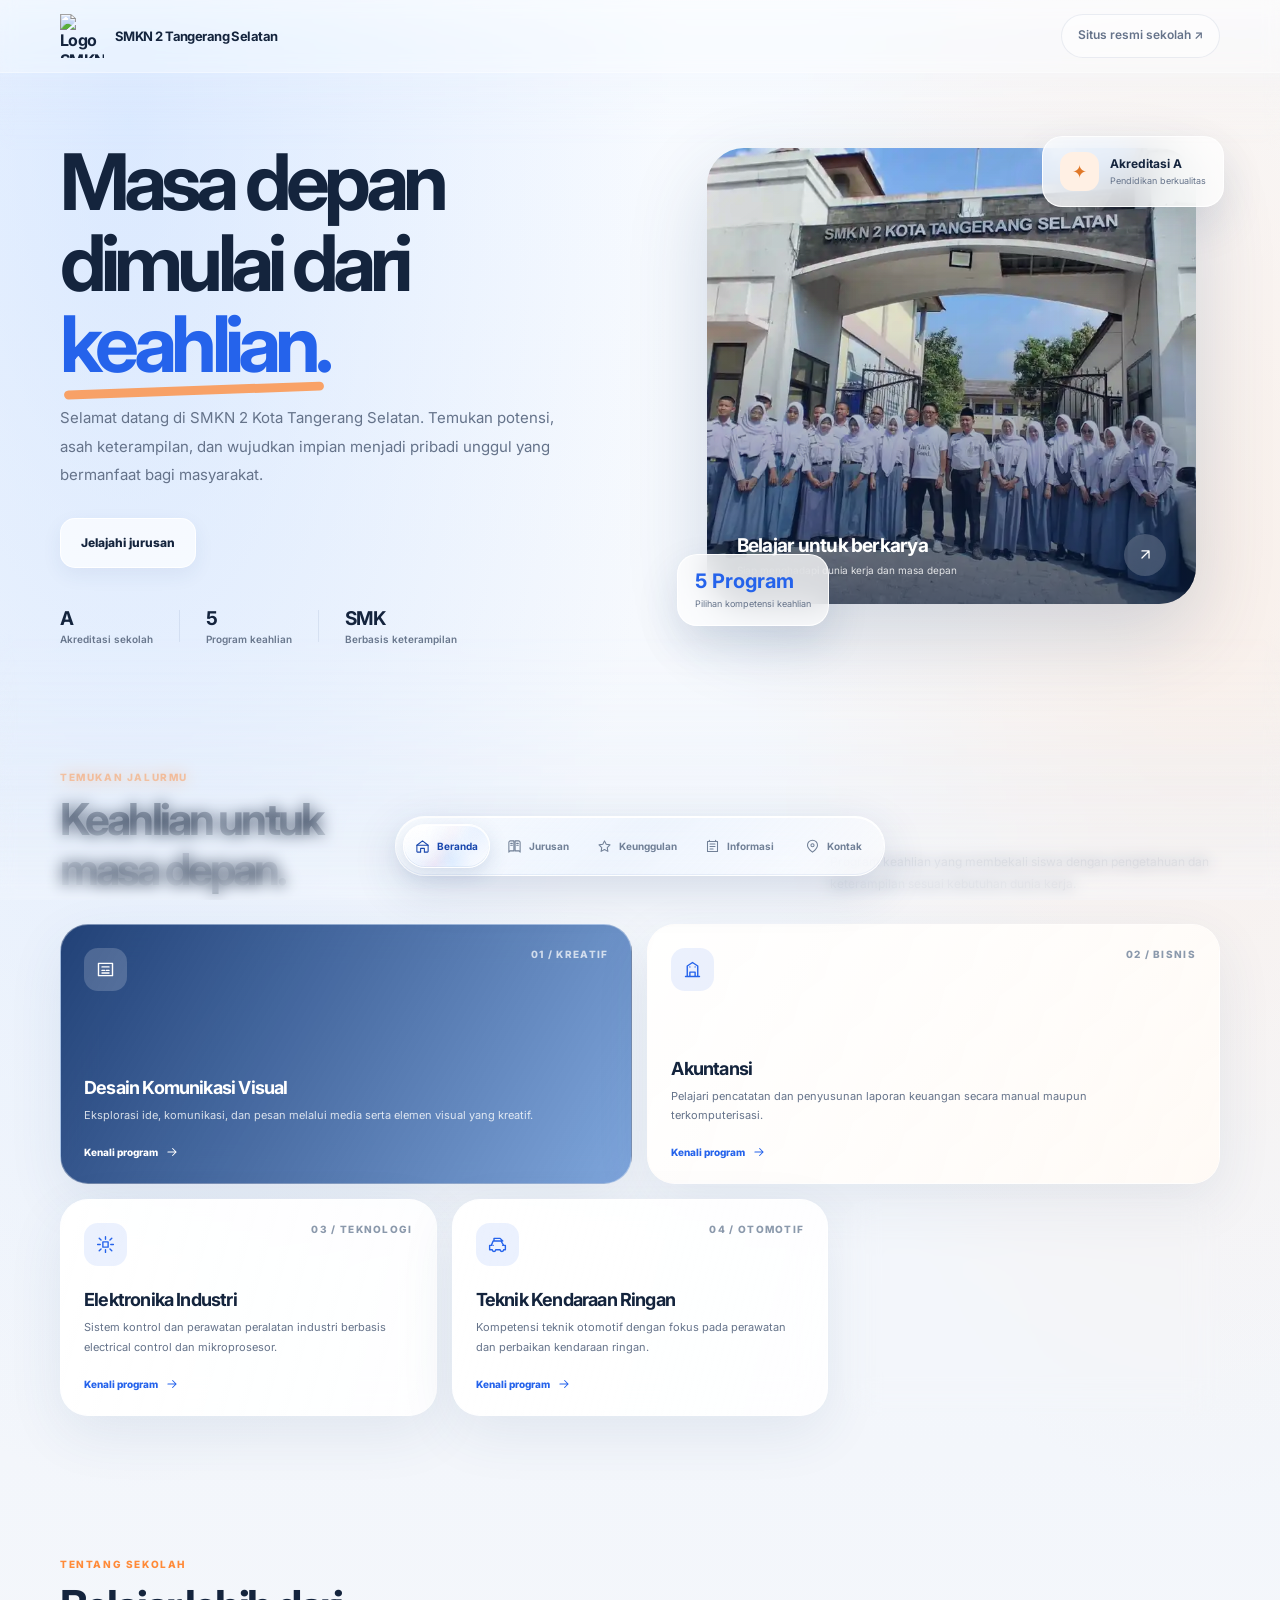
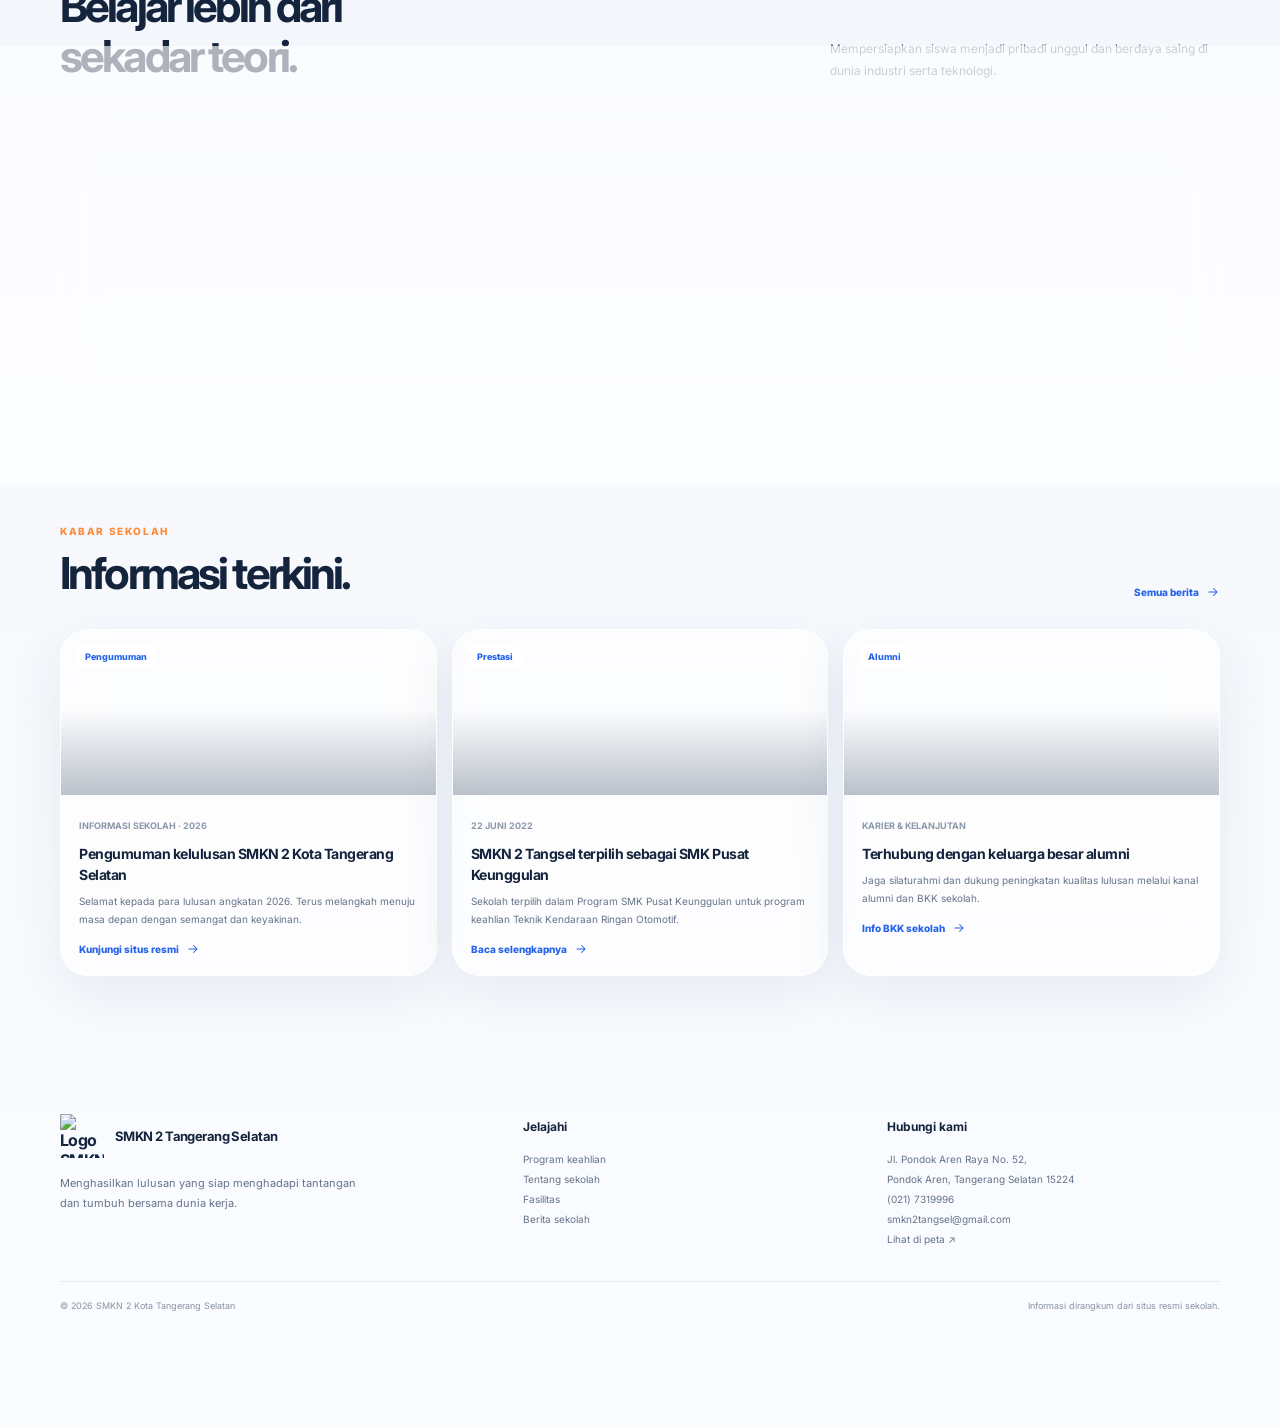
==== commit 8968f79c: "Add official school crest favicon" ====
--- a/index.html
+++ b/index.html
@@ -6,6 +6,7 @@
   <meta name="theme-color" content="#f5f8fc">
   <meta name="description" content="SMKN 2 Kota Tangerang Selatan — pendidikan vokasi, karakter, dan keterampilan untuk masa depan.">
   <title>SMKN 2 Tangsel — Siap Berkarya, Siap Mendunia</title>
+  <link rel="icon" type="image/png" href="https://smkn2tangsel.sch.id/assets/images/logo/logosmk.png">
   <link rel="preconnect" href="https://fonts.googleapis.com">
   <link rel="preconnect" href="https://fonts.gstatic.com" crossorigin>
   <link href="https://fonts.googleapis.com/css2?family=Inter:wght@400;500;600;700;800&display=swap" rel="stylesheet">
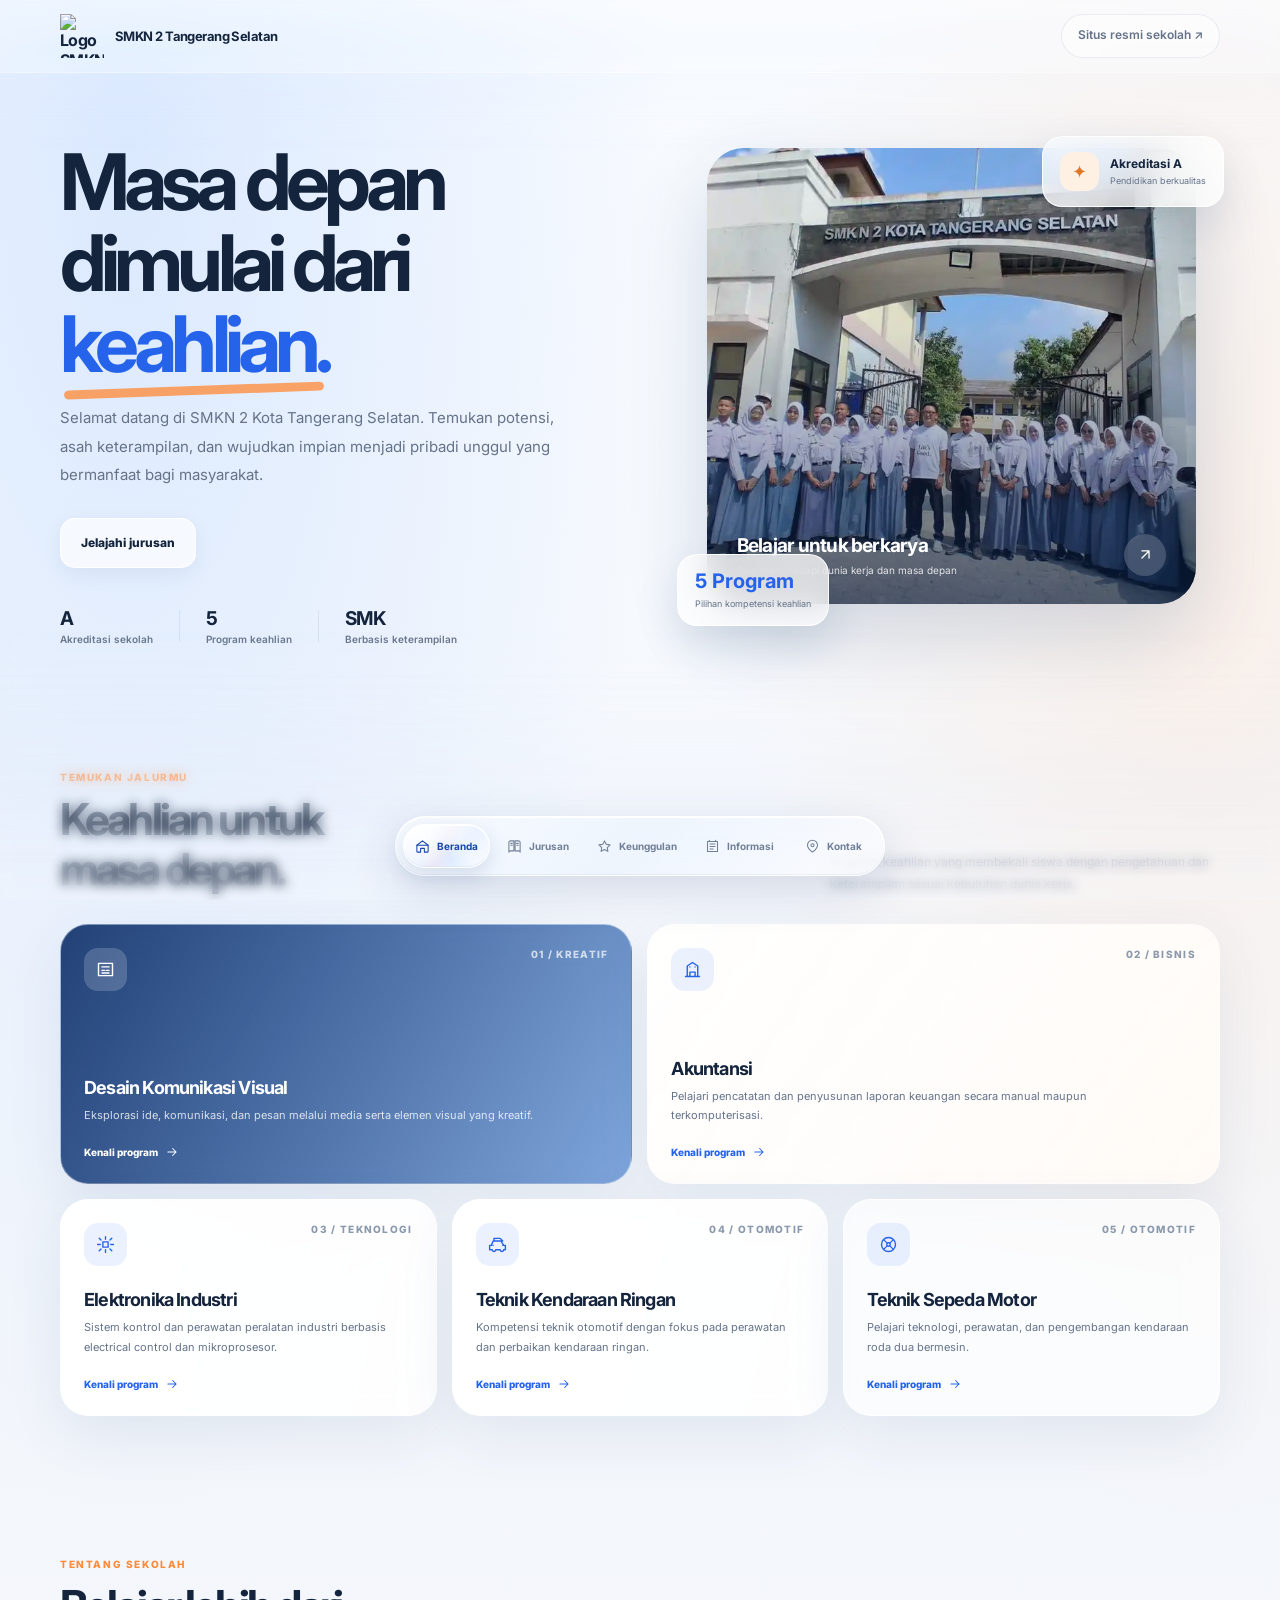
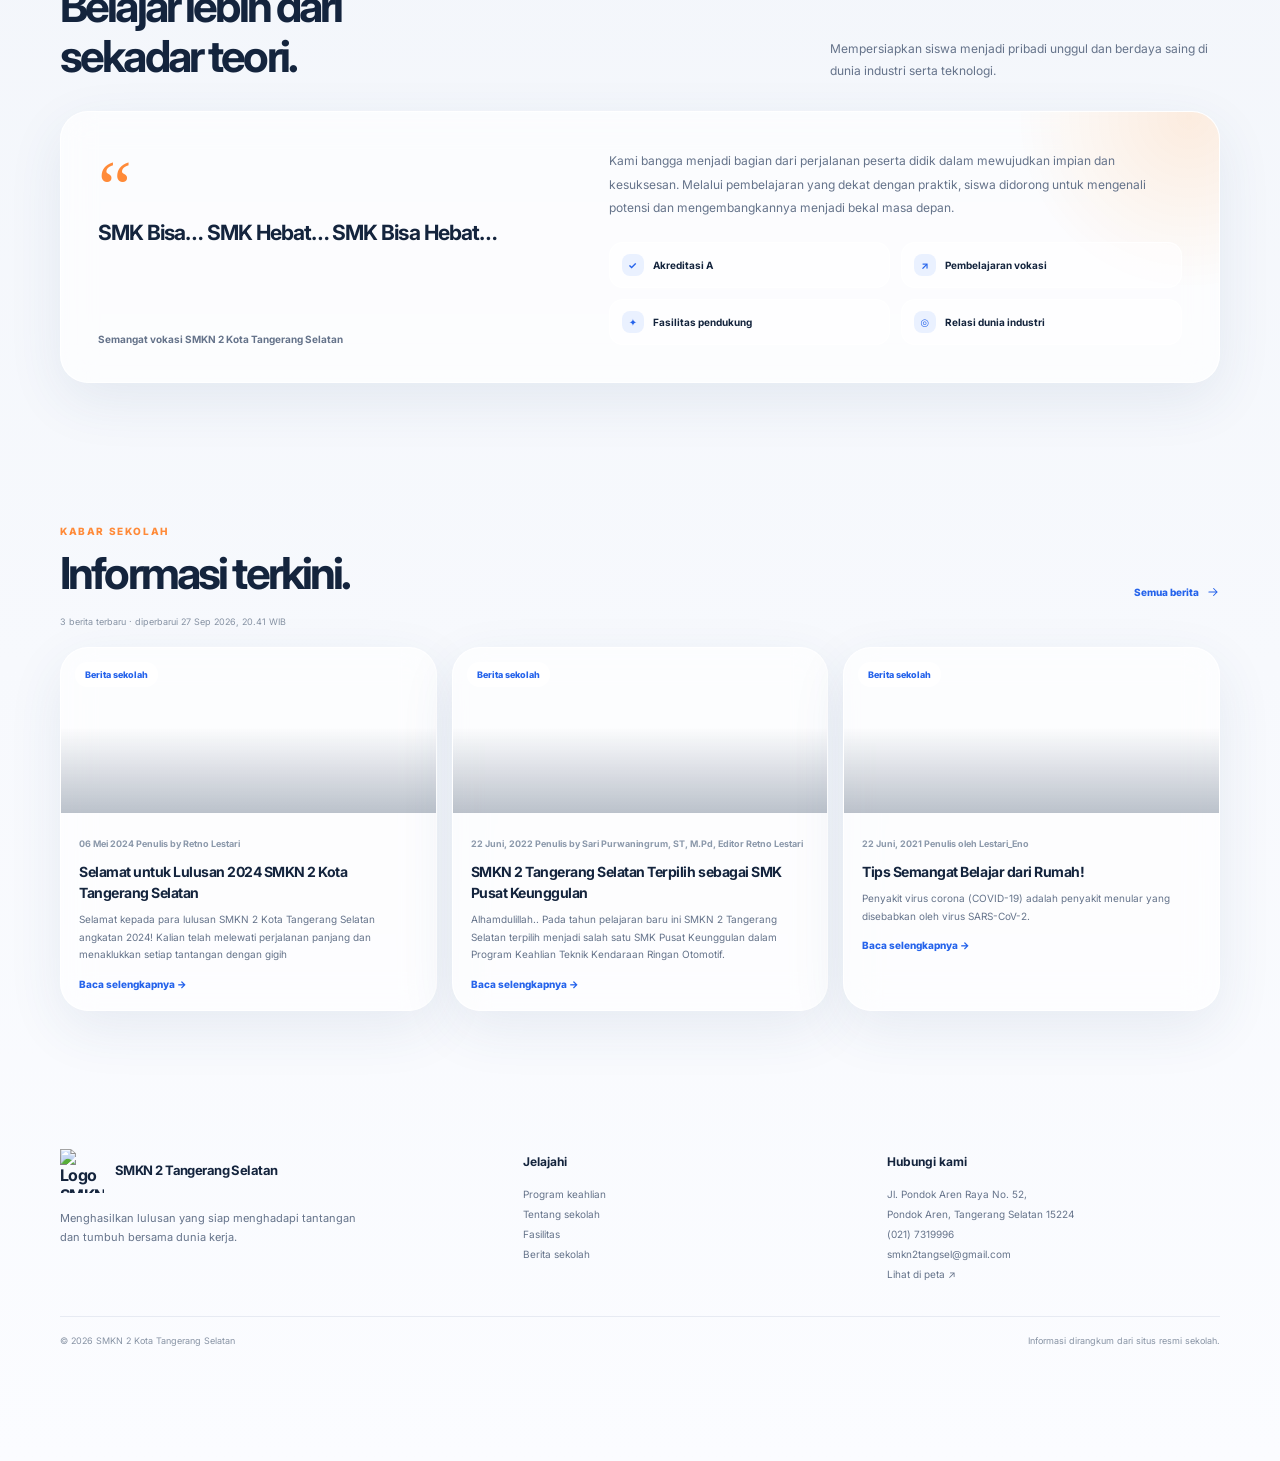
==== commit 367f930a: "Automatically refresh latest school news" ====
--- a/index.html
+++ b/index.html
@@ -135,6 +135,7 @@
     .news-body h3 { font-size: 14px; letter-spacing: -.035em; line-height: 1.5; margin: 10px 0 8px; }
     .news-body p { color: var(--muted); font-size: 10px; line-height: 1.75; margin: 0; }
     .news-body .major-link { margin-top: 14px; }
+    .news-updated { margin: -13px 0 20px; color: #8793a4; font-size: 9px; }
     footer { padding: 60px 0 115px; }
     .footer-grid { display: grid; grid-template-columns: 1.3fr 1fr 1fr; gap: 30px; }
     .footer-intro p { max-width: 310px; color: var(--muted); font-size: 11px; line-height: 1.8; margin-top: 16px; }
@@ -301,11 +302,9 @@
     <section class="section" id="informasi">
       <div class="container">
         <div class="section-heading"><div><span class="section-kicker">Kabar sekolah</span><h2>Informasi terkini.</h2></div><a class="major-link" href="https://smkn2tangsel.sch.id/news" target="_blank" rel="noreferrer">Semua berita <svg viewBox="0 0 24 24" fill="none"><path d="M5 12h14m-6-6 6 6-6 6" stroke="currentColor" stroke-width="1.8" stroke-linecap="round" stroke-linejoin="round"/></svg></a></div>
-        <div class="news-grid">
-          <article class="glass-card news-card reveal"><div class="news-image news-image--one"><span class="news-tag">Pengumuman</span></div><div class="news-body"><span class="news-date">INFORMASI SEKOLAH · 2026</span><h3>Pengumuman kelulusan SMKN 2 Kota Tangerang Selatan</h3><p>Selamat kepada para lulusan angkatan 2026. Terus melangkah menuju masa depan dengan semangat dan keyakinan.</p><a class="major-link" href="https://smkn2tangsel.sch.id/" target="_blank" rel="noreferrer">Kunjungi situs resmi <svg viewBox="0 0 24 24" fill="none"><path d="M5 12h14m-6-6 6 6-6 6" stroke="currentColor" stroke-width="1.8" stroke-linecap="round" stroke-linejoin="round"/></svg></a></div></article>
-          <article class="glass-card news-card reveal"><div class="news-image news-image--two"><span class="news-tag">Prestasi</span></div><div class="news-body"><span class="news-date">22 JUNI 2022</span><h3>SMKN 2 Tangsel terpilih sebagai SMK Pusat Keunggulan</h3><p>Sekolah terpilih dalam Program SMK Pusat Keunggulan untuk program keahlian Teknik Kendaraan Ringan Otomotif.</p><a class="major-link" href="https://smkn2tangsel.sch.id/content2News" target="_blank" rel="noreferrer">Baca selengkapnya <svg viewBox="0 0 24 24" fill="none"><path d="M5 12h14m-6-6 6 6-6 6" stroke="currentColor" stroke-width="1.8" stroke-linecap="round" stroke-linejoin="round"/></svg></a></div></article>
-          <article class="glass-card news-card reveal"><div class="news-image news-image--three"><span class="news-tag">Alumni</span></div><div class="news-body"><span class="news-date">KARIER & KELANJUTAN</span><h3>Terhubung dengan keluarga besar alumni</h3><p>Jaga silaturahmi dan dukung peningkatan kualitas lulusan melalui kanal alumni dan BKK sekolah.</p><a class="major-link" href="https://smkn2tangsel.sch.id/bkk" target="_blank" rel="noreferrer">Info BKK sekolah <svg viewBox="0 0 24 24" fill="none"><path d="M5 12h14m-6-6 6 6-6 6" stroke="currentColor" stroke-width="1.8" stroke-linecap="round" stroke-linejoin="round"/></svg></a></div></article>
-        </div>
+        <p class="news-updated" id="newsUpdated" aria-live="polite">Berita terbaru dari situs resmi sekolah</p>
+        <div class="news-grid" id="newsGrid" aria-live="polite" aria-busy="true"></div>
+        <noscript><p>Aktifkan JavaScript untuk melihat tiga berita terbaru yang diperbarui otomatis.</p></noscript>
       </div>
     </section>
 
@@ -332,6 +331,60 @@
 
   <script>
     (() => {
+      const newsGrid = document.getElementById('newsGrid');
+      const newsUpdated = document.getElementById('newsUpdated');
+      const renderLatestNews = async () => {
+        try {
+          const response = await fetch(`./data/news.json?t=${Date.now()}`, { cache: 'no-store' });
+          if (!response.ok) throw new Error(`Feed HTTP ${response.status}`);
+          const feed = await response.json();
+          const items = Array.isArray(feed.items) ? feed.items.slice(0, 3) : [];
+          if (!items.length) throw new Error('Feed berita kosong');
+
+          newsGrid.replaceChildren(...items.map(item => {
+            const article = document.createElement('article');
+            article.className = 'glass-card news-card reveal is-visible';
+            const image = document.createElement('div');
+            image.className = 'news-image';
+            image.style.backgroundImage = `url("${String(item.image || '').replace(/["\\]/g, '')}")`;
+            const tag = document.createElement('span');
+            tag.className = 'news-tag';
+            tag.textContent = 'Berita sekolah';
+            image.append(tag);
+
+            const body = document.createElement('div');
+            body.className = 'news-body';
+            const date = document.createElement('span');
+            date.className = 'news-date';
+            date.textContent = item.date || 'Berita terbaru';
+            const title = document.createElement('h3');
+            title.textContent = item.title || 'Berita sekolah';
+            const description = document.createElement('p');
+            description.textContent = item.description || '';
+            const link = document.createElement('a');
+            link.className = 'major-link';
+            link.href = item.url || feed.source || 'https://smkn2tangsel.sch.id/news';
+            link.target = '_blank';
+            link.rel = 'noreferrer';
+            link.textContent = 'Baca selengkapnya →';
+            body.append(date, title, description, link);
+            article.append(image, body);
+            return article;
+          }));
+
+          const updated = new Date(feed.updatedAt);
+          newsUpdated.textContent = Number.isNaN(updated.getTime())
+            ? 'Berita terbaru dari situs resmi sekolah'
+            : `3 berita terbaru · diperbarui ${new Intl.DateTimeFormat('id-ID', { dateStyle: 'medium', timeStyle: 'short', timeZone: 'Asia/Jakarta' }).format(updated)} WIB`;
+          newsGrid.setAttribute('aria-busy', 'false');
+        } catch (error) {
+          console.warn('Feed berita sekolah belum dapat dimuat:', error);
+          newsGrid.innerHTML = '<p>Berita belum dapat dimuat saat ini. <a href="https://smkn2tangsel.sch.id/news" target="_blank" rel="noreferrer">Lihat berita di situs resmi ↗</a></p>';
+          newsGrid.setAttribute('aria-busy', 'false');
+        }
+      };
+      renderLatestNews();
+
       const bottomGlow = document.getElementById('bottomGlow');
       const topGlow = document.querySelector('.ambient--top');
       const siteHeader = document.querySelector('.site-header');
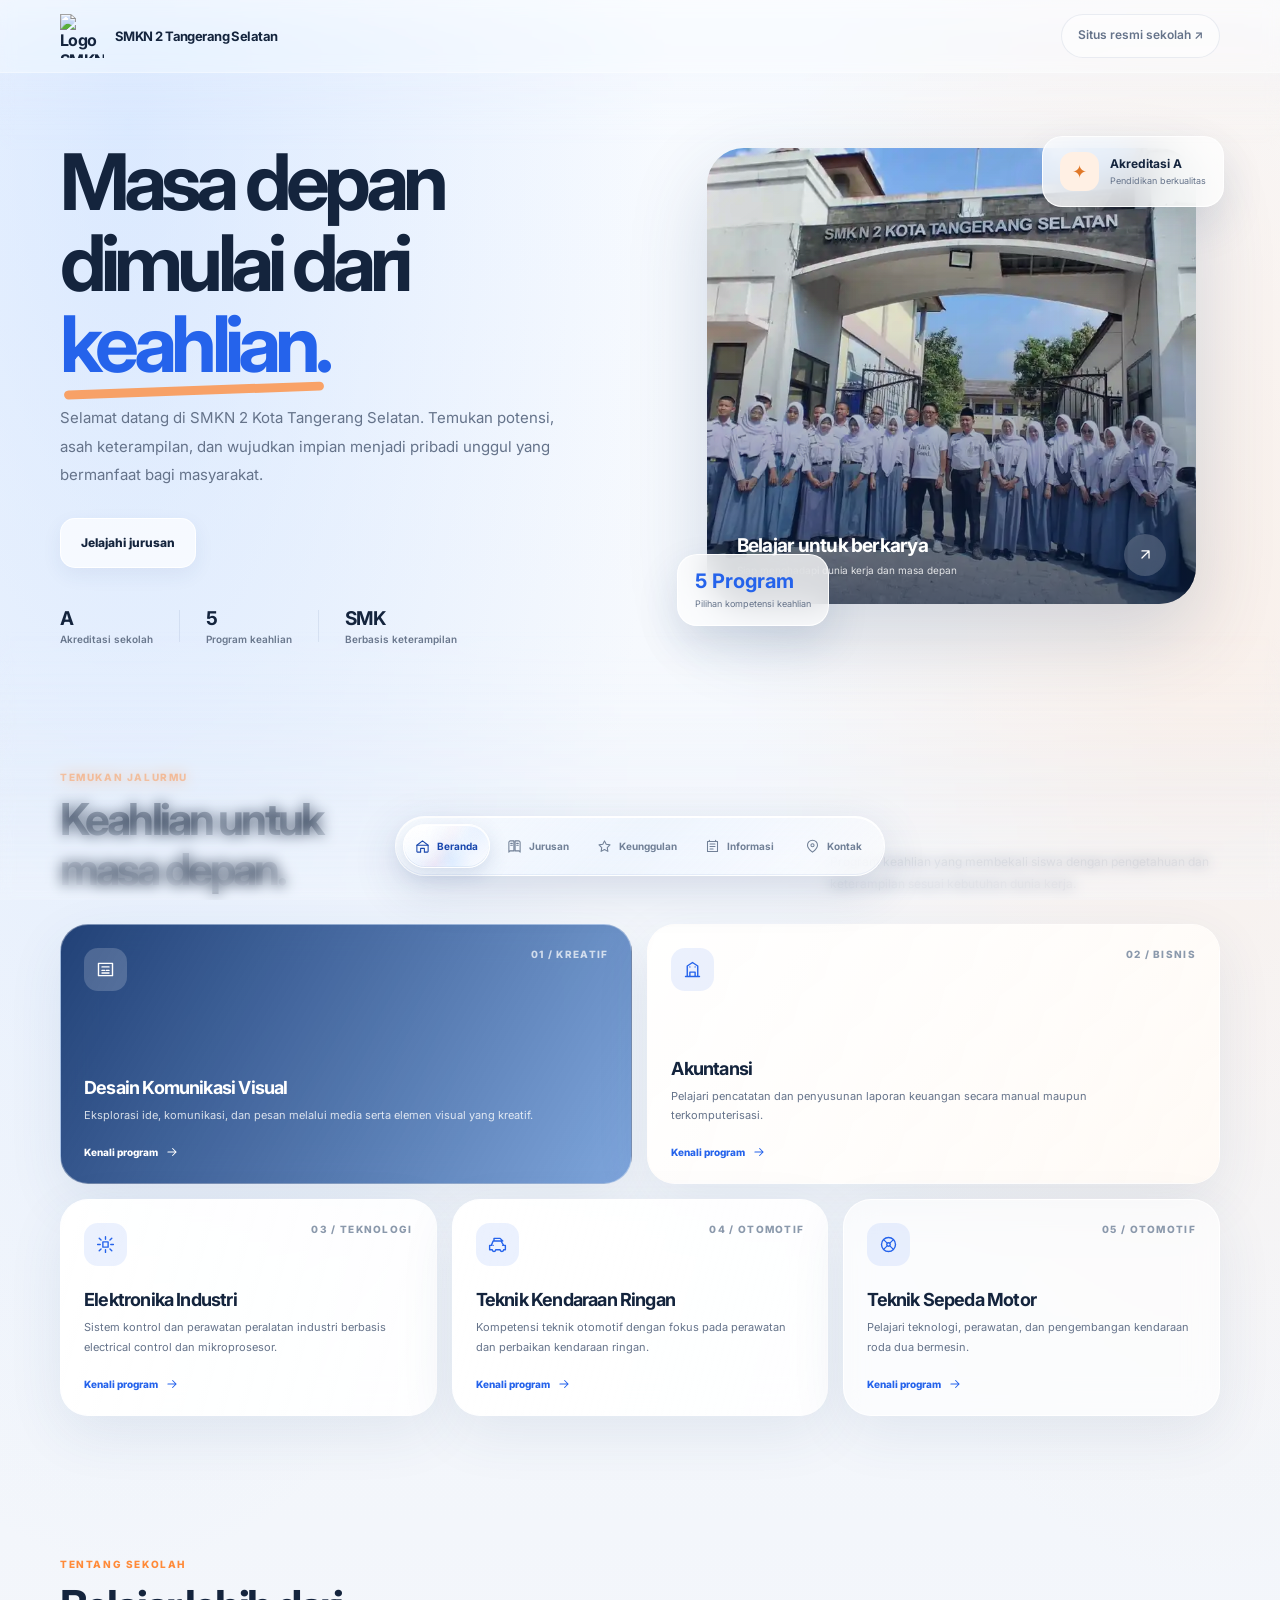
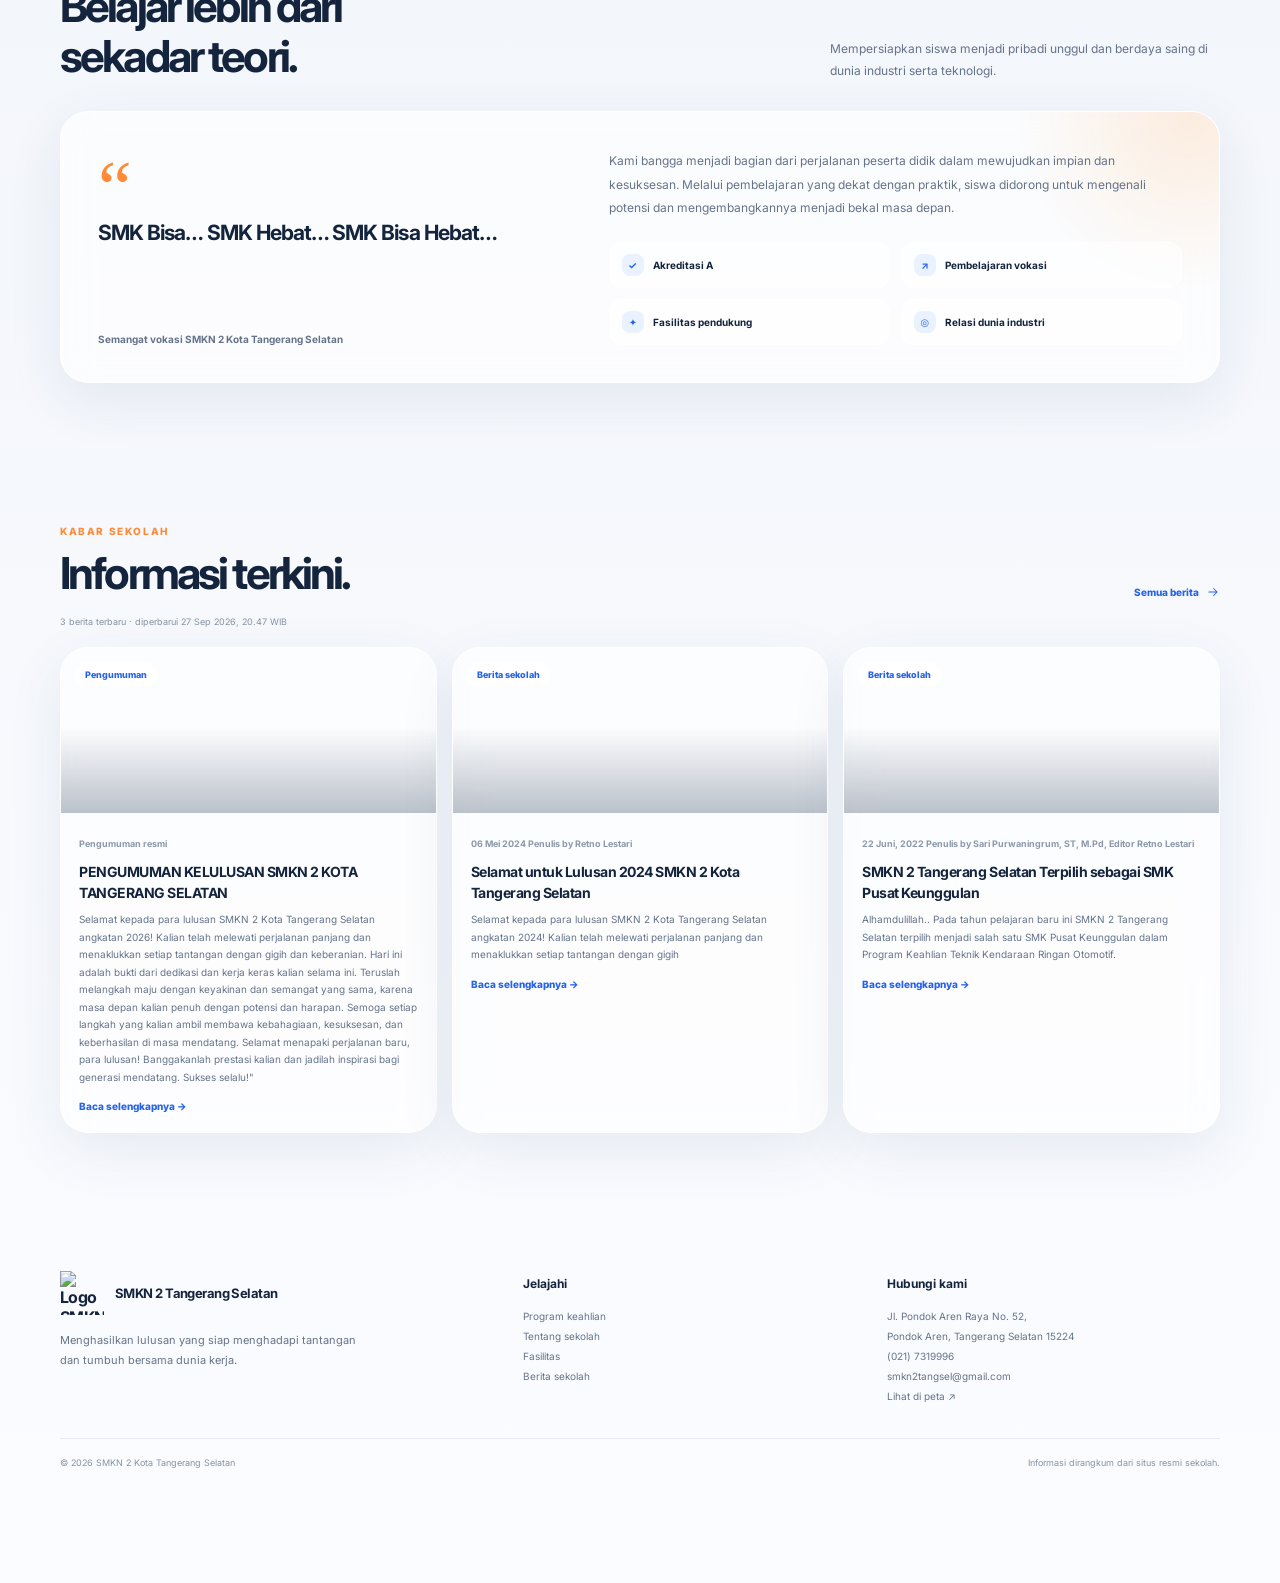
==== commit e897053d: "Include homepage announcements in news feed" ====
--- a/index.html
+++ b/index.html
@@ -349,7 +349,7 @@
             image.style.backgroundImage = `url("${String(item.image || '').replace(/["\\]/g, '')}")`;
             const tag = document.createElement('span');
             tag.className = 'news-tag';
-            tag.textContent = 'Berita sekolah';
+            tag.textContent = item.category || 'Berita sekolah';
             image.append(tag);
 
             const body = document.createElement('div');
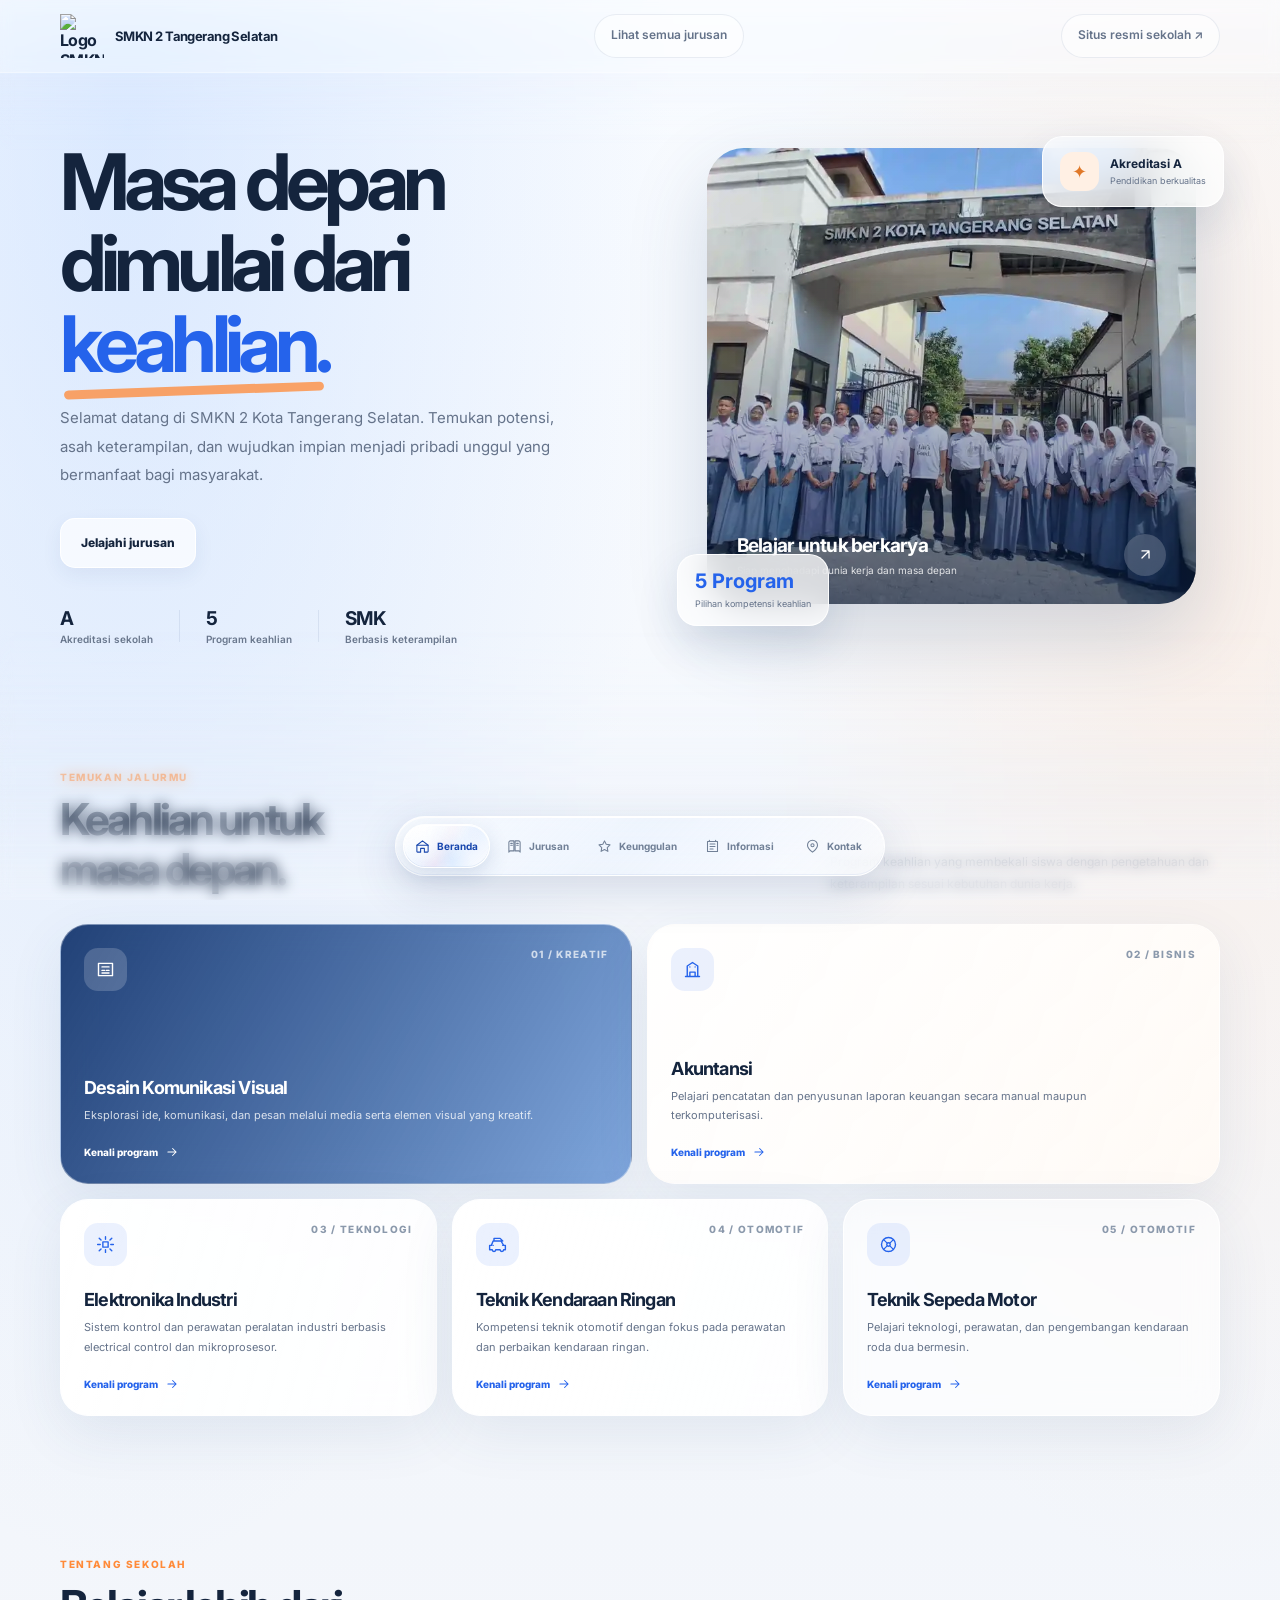
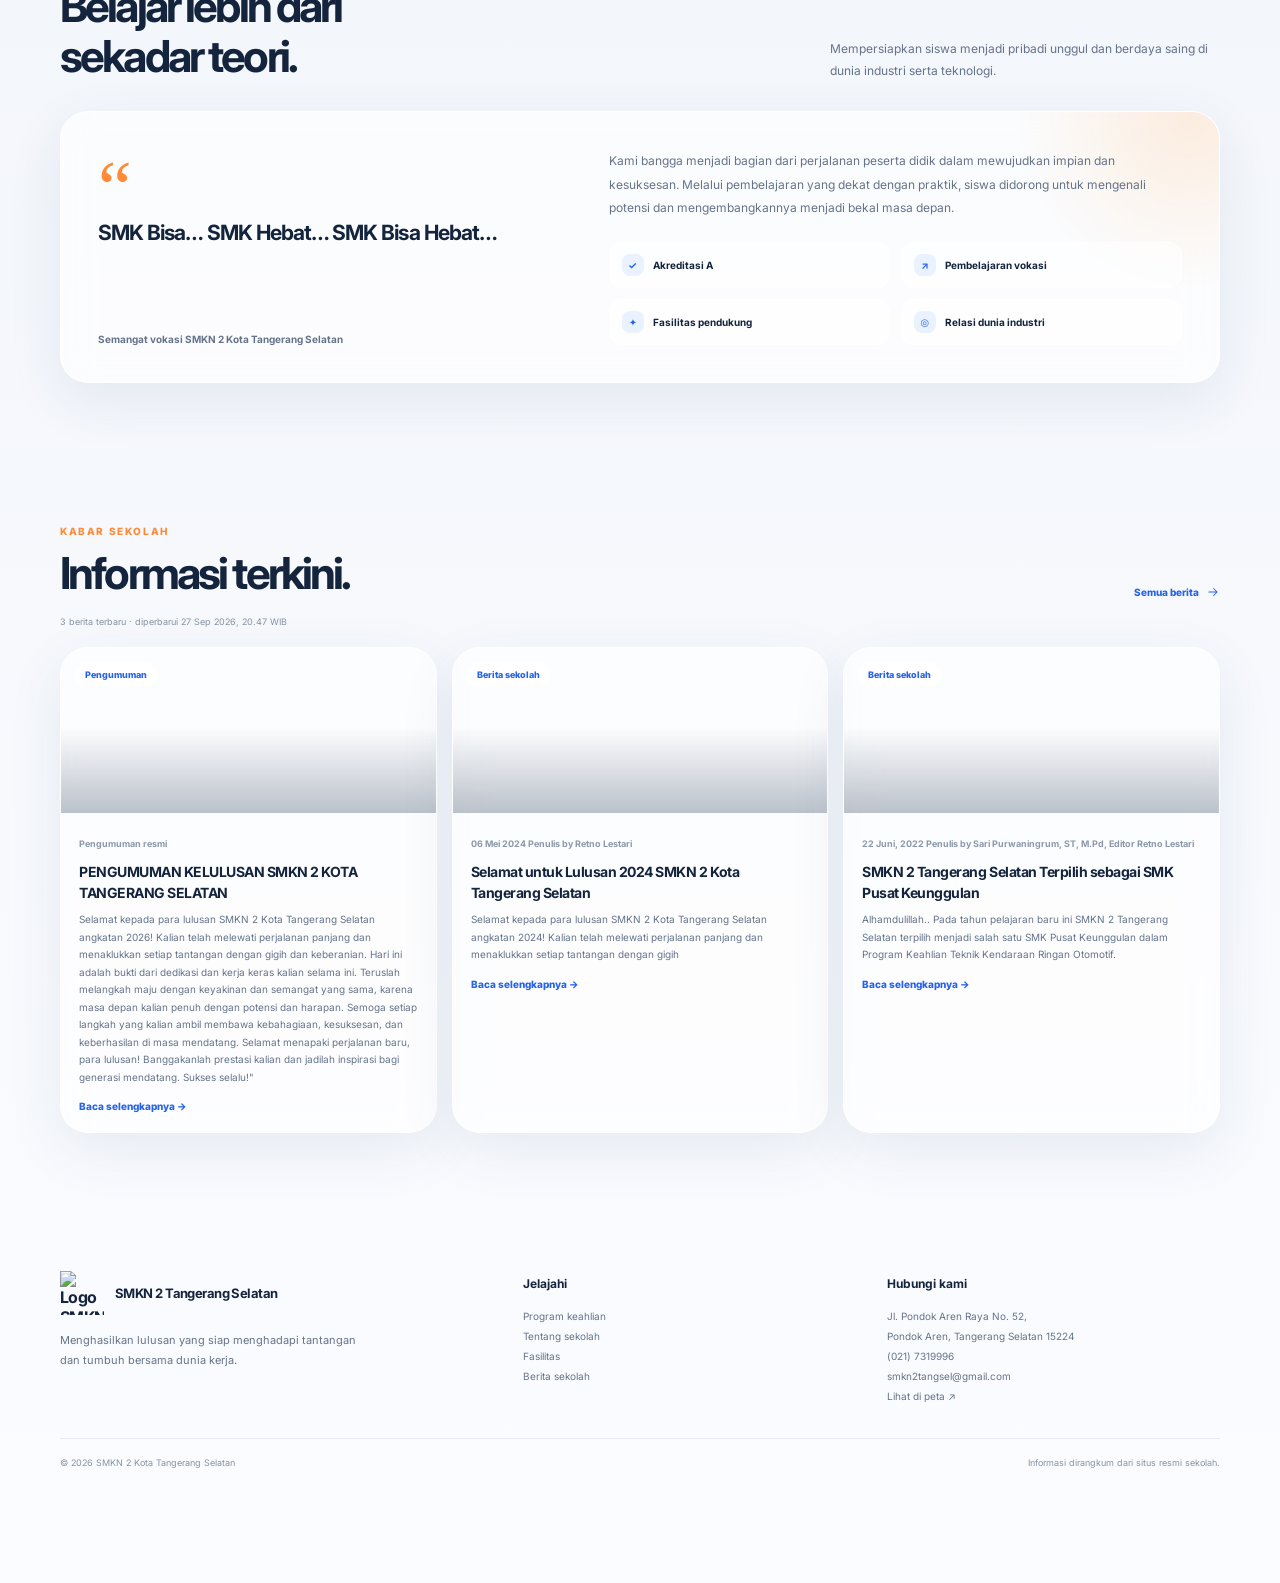
==== commit 6a15e655: "Add multi-page program profiles" ====
--- a/index.html
+++ b/index.html
@@ -136,6 +136,7 @@
     .news-body p { color: var(--muted); font-size: 10px; line-height: 1.75; margin: 0; }
     .news-body .major-link { margin-top: 14px; }
     .news-updated { margin: -13px 0 20px; color: #8793a4; font-size: 9px; }
+    .news-updated { margin: -13px 0 20px; color: #8793a4; font-size: 9px; }
     footer { padding: 60px 0 115px; }
     .footer-grid { display: grid; grid-template-columns: 1.3fr 1fr 1fr; gap: 30px; }
     .footer-intro p { max-width: 310px; color: var(--muted); font-size: 11px; line-height: 1.8; margin-top: 16px; }
@@ -231,6 +232,7 @@
         <img class="brand-logo" src="https://smkn2tangsel.sch.id/assets/images/logo/logosmk.png" alt="Logo SMKN 2 Tangerang Selatan">
         <span class="brand-name">SMKN 2 Tangerang Selatan</span>
       </a>
+      <a class="header-link" href="./jurusan/">Lihat semua jurusan</a>
       <a class="header-link" href="https://smkn2tangsel.sch.id/" target="_blank" rel="noreferrer">Situs resmi sekolah ↗</a>
     </div>
   </header>
@@ -262,23 +264,23 @@
         <div class="bento">
           <article class="glass-card major-card major-card--featured reveal">
             <div class="major-top"><span class="major-symbol"><svg viewBox="0 0 24 24" fill="none"><path d="M4 5h16v14H4zM8 9h8M8 13h3m2 0h3m-8 3h8" stroke="currentColor" stroke-width="1.6" stroke-linecap="round" stroke-linejoin="round"/></svg></span><span class="major-index">01 / KREATIF</span></div>
-            <div><h3>Desain Komunikasi Visual</h3><p>Eksplorasi ide, komunikasi, dan pesan melalui media serta elemen visual yang kreatif.</p><a class="major-link" href="https://smkn2tangsel.sch.id/dkv" target="_blank" rel="noreferrer">Kenali program <svg viewBox="0 0 24 24" fill="none"><path d="M5 12h14m-6-6 6 6-6 6" stroke="currentColor" stroke-width="1.8" stroke-linecap="round" stroke-linejoin="round"/></svg></a></div>
+            <div><h3>Desain Komunikasi Visual</h3><p>Eksplorasi ide, komunikasi, dan pesan melalui media serta elemen visual yang kreatif.</p><a class="major-link" href="./jurusan/dkv.html">Kenali program <svg viewBox="0 0 24 24" fill="none"><path d="M5 12h14m-6-6 6 6-6 6" stroke="currentColor" stroke-width="1.8" stroke-linecap="round" stroke-linejoin="round"/></svg></a></div>
           </article>
           <article class="glass-card major-card major-card--orange major-card--photo reveal" style="--card-image: url('https://smkn2tangsel.sch.id/assets/images/fasilitas/labAkl.png')">
             <div class="major-top"><span class="major-symbol"><svg viewBox="0 0 24 24" fill="none"><path d="M4 20h16M6 20V8l6-4 6 4v12M9 20v-5h6v5M9 9h.01M15 9h.01" stroke="currentColor" stroke-width="1.6" stroke-linecap="round" stroke-linejoin="round"/></svg></span><span class="major-index">02 / BISNIS</span></div>
-            <div><h3>Akuntansi</h3><p>Pelajari pencatatan dan penyusunan laporan keuangan secara manual maupun terkomputerisasi.</p><a class="major-link" href="https://smkn2tangsel.sch.id/akl" target="_blank" rel="noreferrer">Kenali program <svg viewBox="0 0 24 24" fill="none"><path d="M5 12h14m-6-6 6 6-6 6" stroke="currentColor" stroke-width="1.8" stroke-linecap="round" stroke-linejoin="round"/></svg></a></div>
+            <div><h3>Akuntansi</h3><p>Pelajari pencatatan dan penyusunan laporan keuangan secara manual maupun terkomputerisasi.</p><a class="major-link" href="./jurusan/akuntansi.html">Kenali program <svg viewBox="0 0 24 24" fill="none"><path d="M5 12h14m-6-6 6 6-6 6" stroke="currentColor" stroke-width="1.8" stroke-linecap="round" stroke-linejoin="round"/></svg></a></div>
           </article>
           <article class="glass-card major-card major-card--photo reveal" style="--card-image: url('https://smkn2tangsel.sch.id/assets/images/fasilitas/labElin.png')">
             <div class="major-top"><span class="major-symbol"><svg viewBox="0 0 24 24" fill="none"><path d="M12 3v3m0 12v3M4.8 4.8l2.1 2.1m10.2 10.2 2.1 2.1M3 12h3m12 0h3M4.8 19.2l2.1-2.1M17.1 6.9l2.1-2.1M9 9h6v6H9z" stroke="currentColor" stroke-width="1.6" stroke-linecap="round" stroke-linejoin="round"/></svg></span><span class="major-index">03 / TEKNOLOGI</span></div>
-            <div><h3>Elektronika Industri</h3><p>Sistem kontrol dan perawatan peralatan industri berbasis electrical control dan mikroprosesor.</p><a class="major-link" href="https://smkn2tangsel.sch.id/elin" target="_blank" rel="noreferrer">Kenali program <svg viewBox="0 0 24 24" fill="none"><path d="M5 12h14m-6-6 6 6-6 6" stroke="currentColor" stroke-width="1.8" stroke-linecap="round" stroke-linejoin="round"/></svg></a></div>
+            <div><h3>Elektronika Industri</h3><p>Sistem kontrol dan perawatan peralatan industri berbasis electrical control dan mikroprosesor.</p><a class="major-link" href="./jurusan/elektronika-industri.html">Kenali program <svg viewBox="0 0 24 24" fill="none"><path d="M5 12h14m-6-6 6 6-6 6" stroke="currentColor" stroke-width="1.8" stroke-linecap="round" stroke-linejoin="round"/></svg></a></div>
           </article>
           <article class="glass-card major-card major-card--photo reveal" style="--card-image: url('https://smkn2tangsel.sch.id/assets/images/fasilitas/bengkelTkr.png')">
             <div class="major-top"><span class="major-symbol"><svg viewBox="0 0 24 24" fill="none"><path d="M3 13h2l2-5h9l3 5h2v5h-2a2 2 0 0 1-4 0h-5a2 2 0 0 1-4 0H3v-5Zm5-5V5h7l3 3M7 13h.01M18 13h.01" stroke="currentColor" stroke-width="1.6" stroke-linecap="round" stroke-linejoin="round"/></svg></span><span class="major-index">04 / OTOMOTIF</span></div>
-            <div><h3>Teknik Kendaraan Ringan</h3><p>Kompetensi teknik otomotif dengan fokus pada perawatan dan perbaikan kendaraan ringan.</p><a class="major-link" href="https://smkn2tangsel.sch.id/tkr" target="_blank" rel="noreferrer">Kenali program <svg viewBox="0 0 24 24" fill="none"><path d="M5 12h14m-6-6 6 6-6 6" stroke="currentColor" stroke-width="1.8" stroke-linecap="round" stroke-linejoin="round"/></svg></a></div>
+            <div><h3>Teknik Kendaraan Ringan</h3><p>Kompetensi teknik otomotif dengan fokus pada perawatan dan perbaikan kendaraan ringan.</p><a class="major-link" href="./jurusan/teknik-kendaraan-ringan.html">Kenali program <svg viewBox="0 0 24 24" fill="none"><path d="M5 12h14m-6-6 6 6-6 6" stroke="currentColor" stroke-width="1.8" stroke-linecap="round" stroke-linejoin="round"/></svg></a></div>
           </article>
           <article class="glass-card major-card reveal">
             <div class="major-top"><span class="major-symbol"><svg viewBox="0 0 24 24" fill="none"><circle cx="12" cy="12" r="8" stroke="currentColor" stroke-width="1.6"/><circle cx="12" cy="12" r="2" stroke="currentColor" stroke-width="1.6"/><path d="m7 7 3.5 3.5M17 7l-3.5 3.5M7 17l3.5-3.5M17 17l-3.5-3.5" stroke="currentColor" stroke-width="1.4" stroke-linecap="round"/></svg></span><span class="major-index">05 / OTOMOTIF</span></div>
-            <div><h3>Teknik Sepeda Motor</h3><p>Pelajari teknologi, perawatan, dan pengembangan kendaraan roda dua bermesin.</p><a class="major-link" href="https://smkn2tangsel.sch.id/tsm" target="_blank" rel="noreferrer">Kenali program <svg viewBox="0 0 24 24" fill="none"><path d="M5 12h14m-6-6 6 6-6 6" stroke="currentColor" stroke-width="1.8" stroke-linecap="round" stroke-linejoin="round"/></svg></a></div>
+            <div><h3>Teknik Sepeda Motor</h3><p>Pelajari teknologi, perawatan, dan pengembangan kendaraan roda dua bermesin.</p><a class="major-link" href="./jurusan/teknik-sepeda-motor.html">Kenali program <svg viewBox="0 0 24 24" fill="none"><path d="M5 12h14m-6-6 6 6-6 6" stroke="currentColor" stroke-width="1.8" stroke-linecap="round" stroke-linejoin="round"/></svg></a></div>
           </article>
         </div>
       </div>
@@ -302,9 +304,9 @@
     <section class="section" id="informasi">
       <div class="container">
         <div class="section-heading"><div><span class="section-kicker">Kabar sekolah</span><h2>Informasi terkini.</h2></div><a class="major-link" href="https://smkn2tangsel.sch.id/news" target="_blank" rel="noreferrer">Semua berita <svg viewBox="0 0 24 24" fill="none"><path d="M5 12h14m-6-6 6 6-6 6" stroke="currentColor" stroke-width="1.8" stroke-linecap="round" stroke-linejoin="round"/></svg></a></div>
-        <p class="news-updated" id="newsUpdated" aria-live="polite">Berita terbaru dari situs resmi sekolah</p>
+        <p class="news-updated" id="newsUpdated" aria-live="polite">Memuat berita terbaru dari situs resmi sekolah…</p>
         <div class="news-grid" id="newsGrid" aria-live="polite" aria-busy="true"></div>
-        <noscript><p>Aktifkan JavaScript untuk melihat tiga berita terbaru yang diperbarui otomatis.</p></noscript>
+        <noscript><p>Aktifkan JavaScript untuk memuat berita terbaru, atau buka <a href="https://smkn2tangsel.sch.id/news">situs berita resmi sekolah</a>.</p></noscript>
       </div>
     </section>
 
